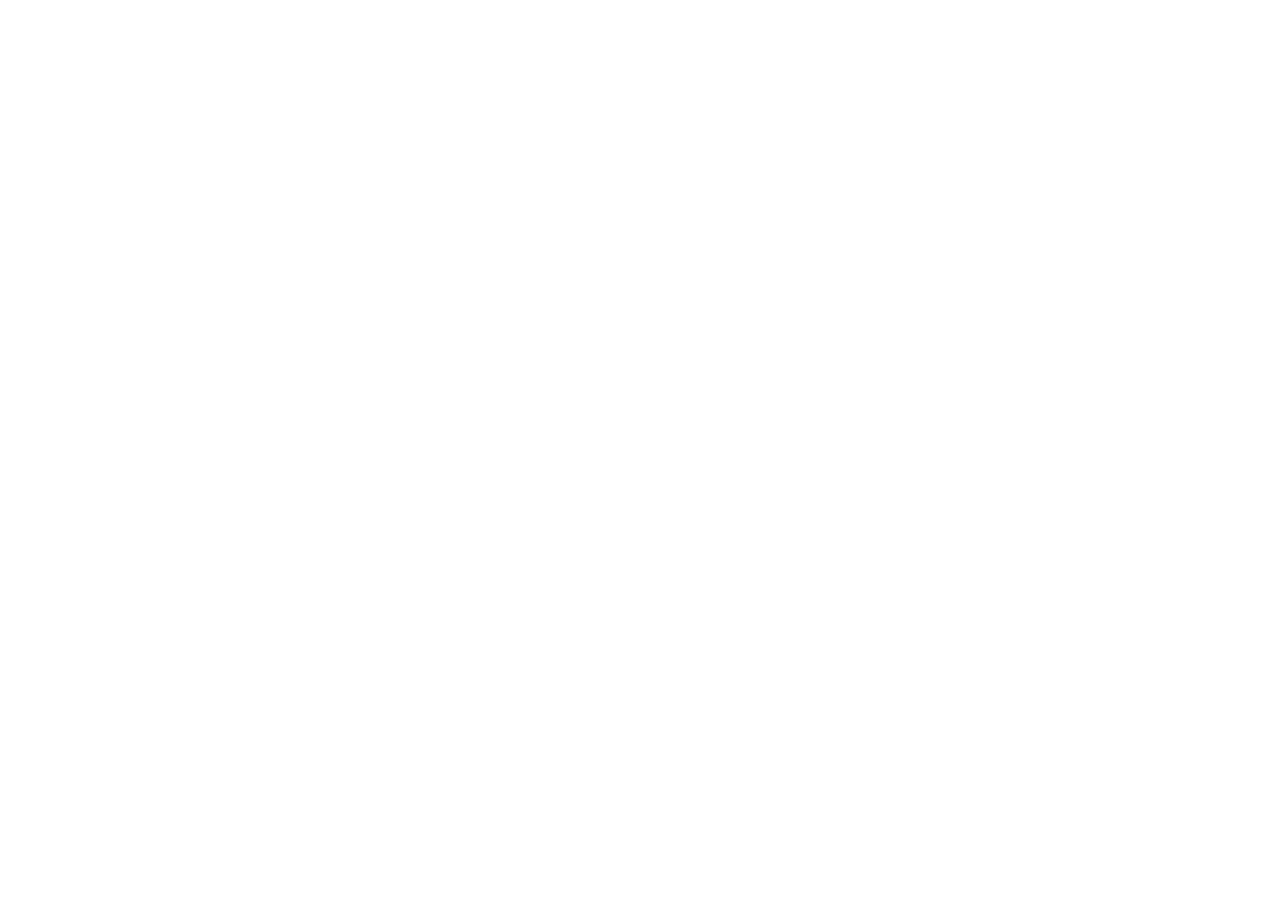
==== index.html @ 9587e891 "add basic layout" ====
<!DOCTYPE html>
<html lang="ru">
  <head>
    <meta charset="utf-8">
    <meta name="viewport" content="width=device-width, initial-scale=1">
    <title>Проект "Sedona"</title>
  </head>
  <body>
    <header>

    </header>
  </body>
</html>
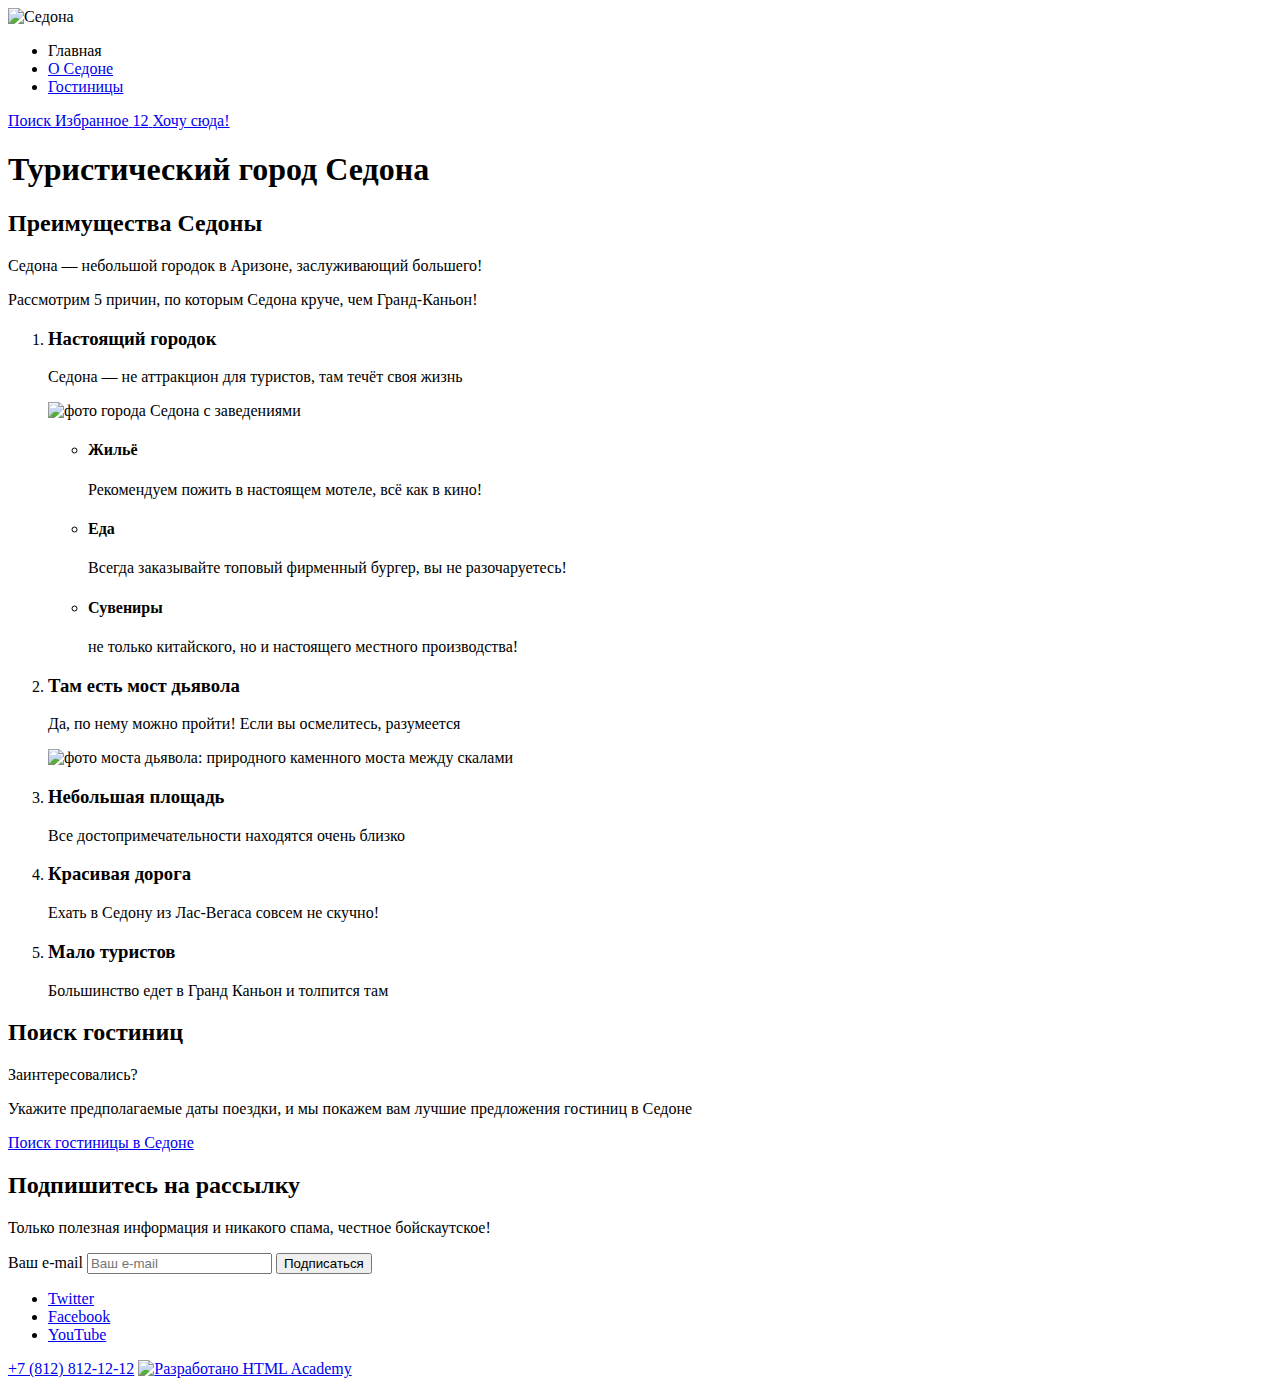
==== commit de53d548: "add site structure" ====
--- a/index.html
+++ b/index.html
@@ -1,13 +1,125 @@
 <!DOCTYPE html>
-<html lang="ru">
+<html class="page" lang="ru">
   <head>
     <meta charset="utf-8">
     <meta name="viewport" content="width=device-width, initial-scale=1">
-    <title>Проект "Sedona"</title>
+    <title>Седона - небольшой городок в Аризоне</title>
   </head>
   <body>
-    <header>
-
+    <header class="page-header">
+      <nav class="header-nav">
+        <a class="logo">
+          <img src="" alt="Седона">
+        </a>
+        <ul class="site-menu">
+          <li class="site-menu-item site-menu-item-active">
+            <a class="site-menu-link">Главная</a>
+          </li>
+          <li class="site-menu-item">
+            <a class="site-menu-link" href="#">О Седоне</a>
+          </li>
+          <li class="site-menu-item">
+            <a class="site-menu-link" href="catalog.html">Гостиницы</a>
+          </li>
+        </ul>
+        <div class="additional-menu">
+          <a class="icon-button" href="#">
+            <span class="visually-hidden">Поиск</span>
+          </a>
+          <a class="icon-button" href="#">
+            <span class="visually-hidden">Избранное</span>
+            <span class="icon-button-counter">12</span>
+          </a>
+          <a class="button" href="#">Хочу сюда!</a>
+        </div>
+      </nav>
     </header>
+    <main class="page-main">
+      <h1 class="visually-hidden">Туристический город Седона</h1>
+      <section class="advantages">
+        <h2 class="visually-hidden">Преимущества Седоны</h2>
+        <p class="section-title">Седона — небольшой городок в Аризоне, заслуживающий большего!</p>
+        <p class="section-description">Рассмотрим 5 причин, по которым Седона круче, чем Гранд-Каньон!</p>
+        <ol class="advantages-list">
+          <li class="advantages-item">
+            <h3 class="advantages-title">Настоящий городок</h3>
+            <p class="advantages-text">Седона — не аттракцион для туристов, там течёт своя жизнь</p>
+            <img class="advantages-img" src="" alt="фото города Седона с заведениями">
+            <ul>
+              <li class="advantages-item">
+                <h4 class="advantages-title">Жильё</h4>
+                <p class="advantages-text">Рекомендуем пожить в настоящем мотеле, всё как в кино!</p>
+              </li>
+              <li class="advantages-item">
+                <h4 class="advantages-title">Еда</h4>
+                <p class="advantages-text">Всегда заказывайте топовый фирменный бургер, вы не разочаруетесь!</p>
+              </li>
+              <li class="advantages-item">
+                <h4 class="advantages-title">Сувениры</h4>
+                <p class="advantages-text">не только китайского, но и настоящего местного производства!</p>
+              </li>
+            </ul>
+          </li>
+          <li>
+            <h3 class="advantages-title">Там есть мост дьявола</h3>
+            <p class="advantages-text">Да, по нему можно пройти! Если вы осмелитесь, разумеется</p>
+            <img class="advantages-img" src="" alt="фото моста дьявола: природного каменного моста между скалами">
+          </li>
+          <li>
+            <h3 class="advantages-title">Небольшая площадь</h3>
+            <p class="advantages-text">Все достопримечательности находятся очень близко</p>
+          </li>
+          <li>
+            <h3 class="advantages-title">Красивая дорога</h3>
+            <p class="advantages-text">Ехать в Седону из Лас-Вегаса совсем не скучно!</p>
+          </li>
+          <li>
+            <h3 class="advantages-title">Мало туристов</h3>
+            <p class="advantages-text">Большинство едет в Гранд Каньон и толпится там</p>
+          </li>
+        </ol>
+      </section>
+      <section class="search">
+        <h2 class="visually-hidden">Поиск гостиниц</h2>
+        <p class="section-title">Заинтересовались?</p>
+        <p class="section-description">Укажите предполагаемые даты поездки, и мы покажем вам лучшие предложения гостиниц в Седоне
+        </p>
+        <a href="#" class="search-button button">Поиск гостиницы в Седоне</a>
+      </section>
+      <section class="subscribe">
+        <h2 class="section-title">Подпишитесь на рассылку</h2>
+        <p class="section-description">Только полезная информация и никакого спама, честное бойскаутское!</p>
+        <form class="subscribe-form" action="https://echo.htmlacademy.ru/" method="post">
+          <label class="subscribe-field field">
+            <span class="visually-hidden">Ваш e-mail</span>
+            <input class="field-input" type="email" name="email" placeholder="Ваш e-mail">
+          </label>
+          <button class="subscribe-button button" type="submit">Подписаться</button>
+        </form>
+      </section>
+    </main>
+    <footer class="page-footer">
+      <ul class="page-footer-social social">
+        <li class="social-item">
+          <a class="social-link" href="https://twitter.com/htmlacademy_ru">
+            <span class="visually-hidden">Twitter</span>
+          </a>
+        </li>
+        <li class="social-item">
+          <a class="social-link" href="https://www.facebook.com/htmlacademy">
+            <span class="visually-hidden">Facebook</span>
+          </a>
+        </li>
+        <li class="social-item">
+          <a class="social-link" href="https://www.youtube.com/c/HTMLAcademyRUS">
+            <span class="visually-hidden">YouTube</span>
+          </a>
+        </li>
+      </ul>
+      <a class="footer-phone" href="tel:+78128121212">+7 (812) 812-12-12</a>
+      <a class="footer-developer" href="https://htmlacademy.ru/">
+        <img src="" alt="Разработано HTML Academy">
+      </a>
+    </footer>
   </body>
 </html>
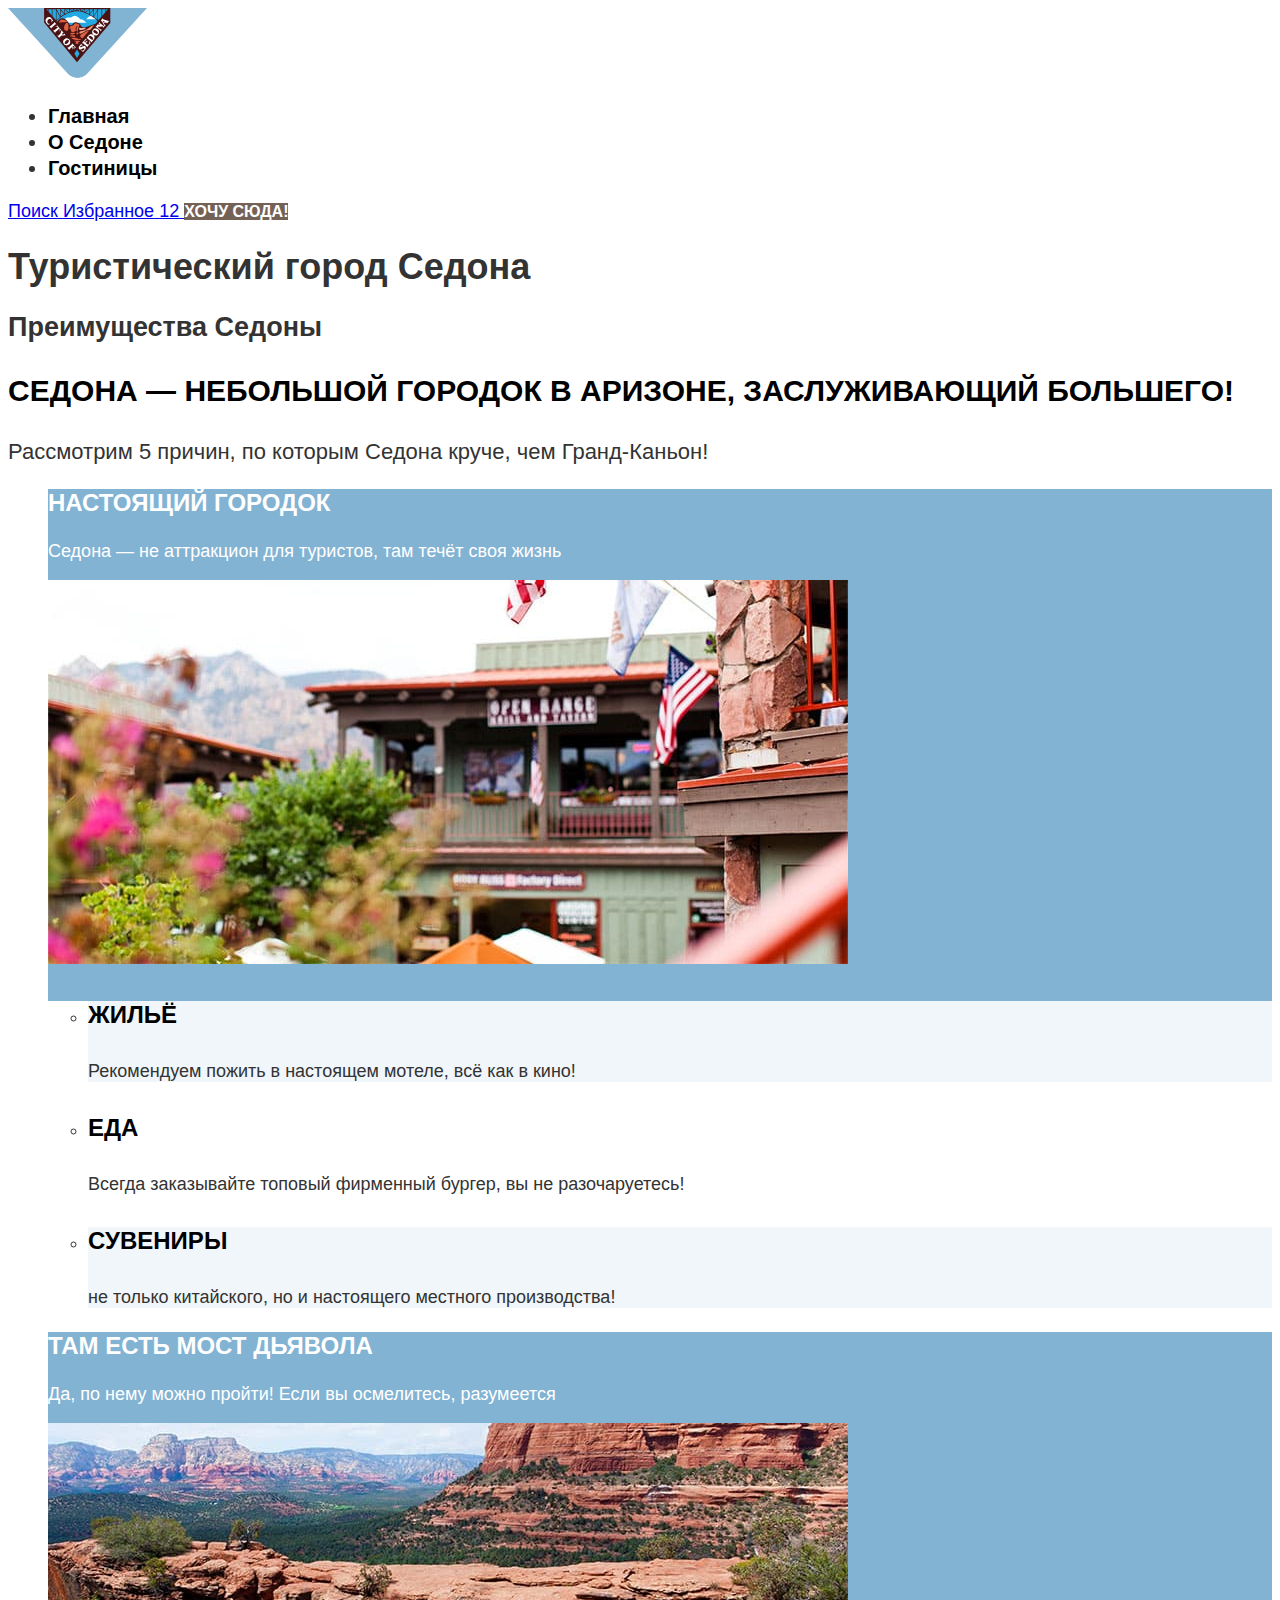
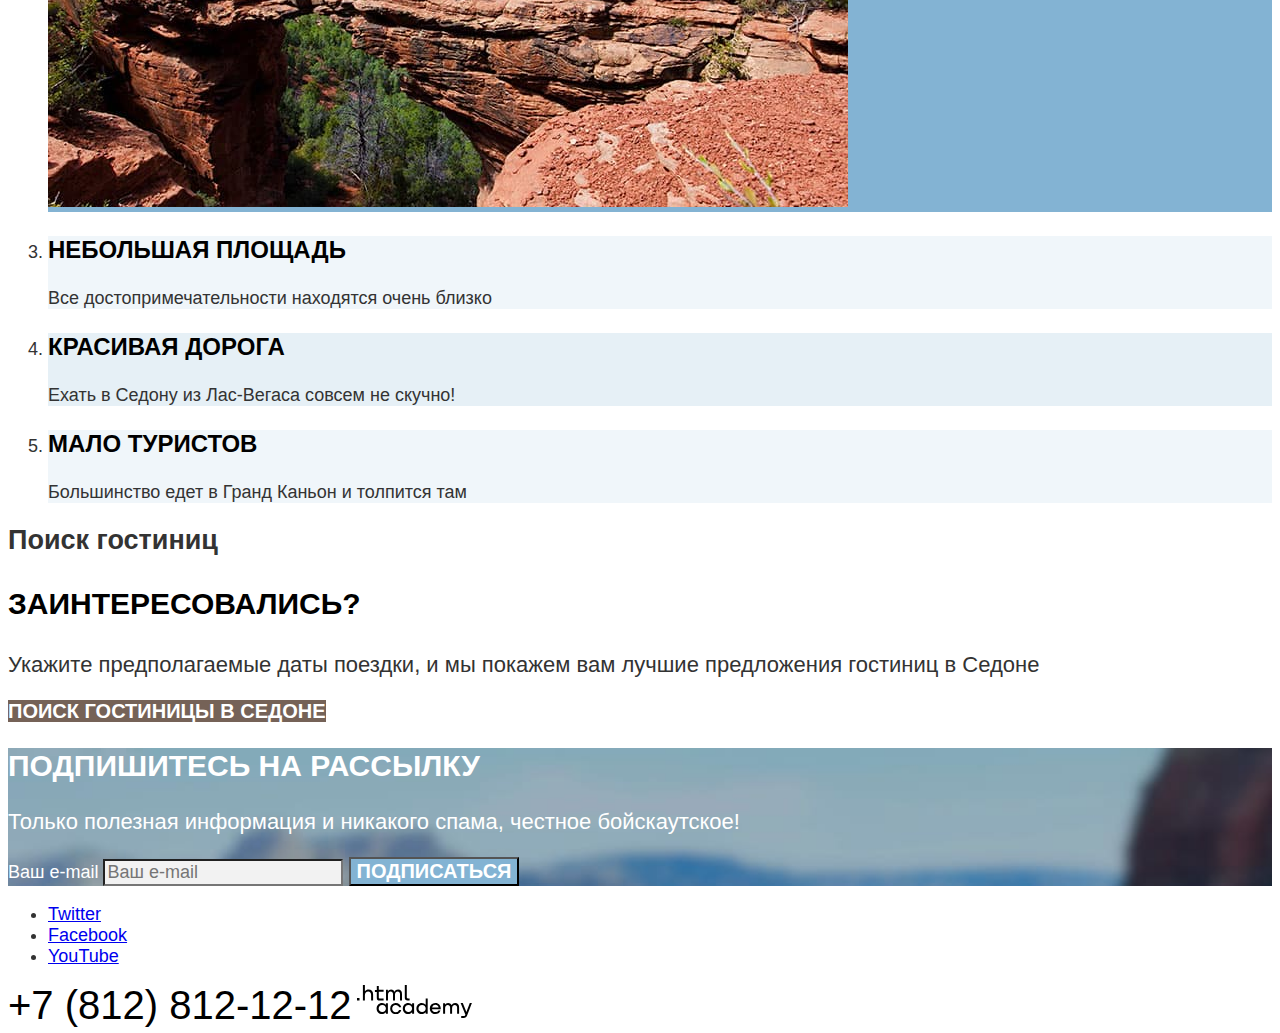
==== commit a2f062fe: "change directory + basic styling" ====
--- a/index.html
+++ b/index.html
@@ -4,13 +4,15 @@
     <meta charset="utf-8">
     <meta name="viewport" content="width=device-width, initial-scale=1">
     <title>Седона - небольшой городок в Аризоне</title>
+    <link rel="stylesheet" href="./css/style.css">
   </head>
   <body>
     <header class="page-header">
       <nav class="header-nav">
         <a class="logo">
-          <img src="" alt="Седона">
+          <img src="./images/logo.svg" width="139" height="70" alt="Седона">
         </a>
+
         <ul class="site-menu">
           <li class="site-menu-item site-menu-item-active">
             <a class="site-menu-link">Главная</a>
@@ -30,22 +32,25 @@
             <span class="visually-hidden">Избранное</span>
             <span class="icon-button-counter">12</span>
           </a>
-          <a class="button" href="#">Хочу сюда!</a>
+          <a class="button button-secondary" href="#">Хочу сюда!</a>
         </div>
       </nav>
     </header>
+
     <main class="page-main">
       <h1 class="visually-hidden">Туристический город Седона</h1>
       <section class="advantages">
         <h2 class="visually-hidden">Преимущества Седоны</h2>
         <p class="section-title">Седона — небольшой городок в Аризоне, заслуживающий большего!</p>
         <p class="section-description">Рассмотрим 5 причин, по которым Седона круче, чем Гранд-Каньон!</p>
+
         <ol class="advantages-list">
-          <li class="advantages-item">
+          <li class="advantages-item advantages-item-large">
             <h3 class="advantages-title">Настоящий городок</h3>
             <p class="advantages-text">Седона — не аттракцион для туристов, там течёт своя жизнь</p>
-            <img class="advantages-img" src="" alt="фото города Седона с заведениями">
-            <ul>
+            <img class="advantages-img" src="./images/content/sedona-city.jpg" width="800" height="384" alt="фото города Седона с заведениями">
+
+            <ul class="advantages-list advantages-list-inner">
               <li class="advantages-item">
                 <h4 class="advantages-title">Жильё</h4>
                 <p class="advantages-text">Рекомендуем пожить в настоящем мотеле, всё как в кино!</p>
@@ -60,20 +65,20 @@
               </li>
             </ul>
           </li>
-          <li>
+          <li class="advantages-item advantages-item-large">
             <h3 class="advantages-title">Там есть мост дьявола</h3>
             <p class="advantages-text">Да, по нему можно пройти! Если вы осмелитесь, разумеется</p>
-            <img class="advantages-img" src="" alt="фото моста дьявола: природного каменного моста между скалами">
+            <img class="advantages-img" src="./images/content/devil-bridge.jpg" width="800" height="384" alt="фото моста дьявола: природного каменного моста между скалами">
           </li>
-          <li>
+          <li class="advantages-item">
             <h3 class="advantages-title">Небольшая площадь</h3>
             <p class="advantages-text">Все достопримечательности находятся очень близко</p>
           </li>
-          <li>
+          <li class="advantages-item">
             <h3 class="advantages-title">Красивая дорога</h3>
             <p class="advantages-text">Ехать в Седону из Лас-Вегаса совсем не скучно!</p>
           </li>
-          <li>
+          <li class="advantages-item">
             <h3 class="advantages-title">Мало туристов</h3>
             <p class="advantages-text">Большинство едет в Гранд Каньон и толпится там</p>
           </li>
@@ -82,11 +87,11 @@
       <section class="search">
         <h2 class="visually-hidden">Поиск гостиниц</h2>
         <p class="section-title">Заинтересовались?</p>
-        <p class="section-description">Укажите предполагаемые даты поездки, и мы покажем вам лучшие предложения гостиниц в Седоне
-        </p>
-        <a href="#" class="search-button button">Поиск гостиницы в Седоне</a>
+        <p class="section-description">Укажите предполагаемые даты поездки, и мы покажем вам лучшие предложения гостиниц в Седоне</p>
+        <a href="#" class="search-button button button-secondary button-large">Поиск гостиницы в Седоне</a>
       </section>
-      <section class="subscribe">
+
+      <section class="subscribe subscribe-primary">
         <h2 class="section-title">Подпишитесь на рассылку</h2>
         <p class="section-description">Только полезная информация и никакого спама, честное бойскаутское!</p>
         <form class="subscribe-form" action="https://echo.htmlacademy.ru/" method="post">
@@ -94,10 +99,11 @@
             <span class="visually-hidden">Ваш e-mail</span>
             <input class="field-input" type="email" name="email" placeholder="Ваш e-mail">
           </label>
-          <button class="subscribe-button button" type="submit">Подписаться</button>
+          <button class="subscribe-button button button-large" type="submit">Подписаться</button>
         </form>
       </section>
     </main>
+
     <footer class="page-footer">
       <ul class="page-footer-social social">
         <li class="social-item">
@@ -118,7 +124,7 @@
       </ul>
       <a class="footer-phone" href="tel:+78128121212">+7 (812) 812-12-12</a>
       <a class="footer-developer" href="https://htmlacademy.ru/">
-        <img src="" alt="Разработано HTML Academy">
+        <img src="./images/logo_htmlacademy.svg" width="115" height="34" alt="Разработано HTML Academy">
       </a>
     </footer>
   </body>
--- a/css/style.css
+++ b/css/style.css
@@ -0,0 +1,193 @@
+@font-face {
+  font-family: "PT Sans";
+  font-weight: 400;
+  font-style: normal;
+  font-display: swap;
+  src: local("PT Sans")
+       url("../fonts/ptsans-400.woff2") format("woff2"),
+       url("../fonts/ptsans-400.woff") format("woff");
+}
+
+@font-face {
+  font-family: "PT Sans";
+  font-weight: 700;
+  font-style: normal;
+  font-display: swap;
+  src: local("PT Sans Bold")
+       url("../fonts/ptsans-700.woff2") format("woff2"),
+       url("../fonts/ptsans-700.woff") format("woff");
+}
+
+.page {
+  color: #333333;
+  font-family: "PT Sans", sans-serif;
+  font-size: 18px;
+}
+
+.button {
+  color: #ffffff;
+  background-color: #83B3D3;
+  font-family: inherit;
+  font-size: 16px;
+  font-weight: 700;
+  text-transform: uppercase;
+  text-decoration: none;
+}
+
+.button-secondary {
+  background-color: #756257;
+}
+
+.button-large {
+  font-size: 20px;
+}
+
+.site-menu {
+  font-size: 20px;
+  line-height: 26px;
+  font-weight: 700;
+}
+
+.site-menu-link {
+  color: #000000;
+  text-decoration: none;
+}
+
+.footer-phone {
+  color: #000000;
+  font-size: 40px;
+  line-height: 40px;
+  text-decoration: none;
+}
+
+.main-header {
+  color: #ffffff;
+  background-color: #83B3D3;
+  background-image: url("../images/background/catalog-background.jpg");
+  background-size: cover;
+}
+
+.main-heading {
+  font-size: 60px;
+  line-height: 78px;
+}
+
+.breadcrumbs {
+  font-size: 16px;
+}
+
+.section-title {
+  color: #000000;
+  font-size: 30px;
+  font-weight: 700;
+  line-height: 36px;
+  text-transform: uppercase;
+}
+
+.section-description {
+  font-size: 22px;
+  line-height: 26px;
+}
+
+.field-input {
+  font-family: inherit;
+  font-size: 18px;
+  background-color: #f2f2f2;
+}
+
+.range-input {
+  color: #ffffff;
+  background-color: transparent;
+  font-family: inherit;
+  font-size: 18px;
+}
+
+.range-title {
+  opacity: 0.3;
+}
+
+.card-title {
+  font-size: 24px;
+  line-height: 31px;
+}
+
+.card-link {
+  color: #000000;
+  text-decoration: none;
+}
+
+.card-rate {
+  font-size: 16px;
+  text-transform: uppercase;
+}
+
+.pagination-link {
+  color: #ffffff;
+  background-color: #83B3D3;
+  font-size: 20px;
+  line-height: 26px;
+  font-weight: 700;
+  text-decoration: none;
+}
+
+.advantages-list-inner {
+  color: #333333;
+  background-color: #ffffff;
+}
+
+.advantages-item {
+  background-color: rgba(131, 179, 211, 0.12);
+}
+
+.advantages-item-large {
+  color: #ffffff;
+  background-color: #83B3D3;
+}
+
+.advantages-item:nth-child(4) {
+  background-color: rgba(131, 179, 211, 0.2)
+}
+
+.advantages-list-inner .advantages-item:nth-child(2) {
+  background-color: #ffffff;
+}
+
+.advantages-title {
+  color: #000000;
+  font-size: 24px;
+  font-weight: 700;
+  line-height: 28px;
+  text-transform: uppercase;
+}
+
+.advantages-item-large > .advantages-title {
+  color: #ffffff;
+}
+
+.advantages-text {
+  line-height: 21px;
+}
+
+.subscribe-primary .section-title {
+  color: #ffffff;
+}
+
+.subscribe-primary {
+  color: #ffffff;
+  background-color: #83B3D3;
+  background-image: url("../images/background/subscribe-background.jpg");
+  background-size: cover;
+}
+
+.filter-title {
+  font-size: 20px;
+  font-weight: 700;
+  line-height: 26px;
+}
+
+.filter-reset {
+  color: #ffffff;
+  background-color: transparent;
+  font-family: inherit;
+  font-size: 18px;
+}
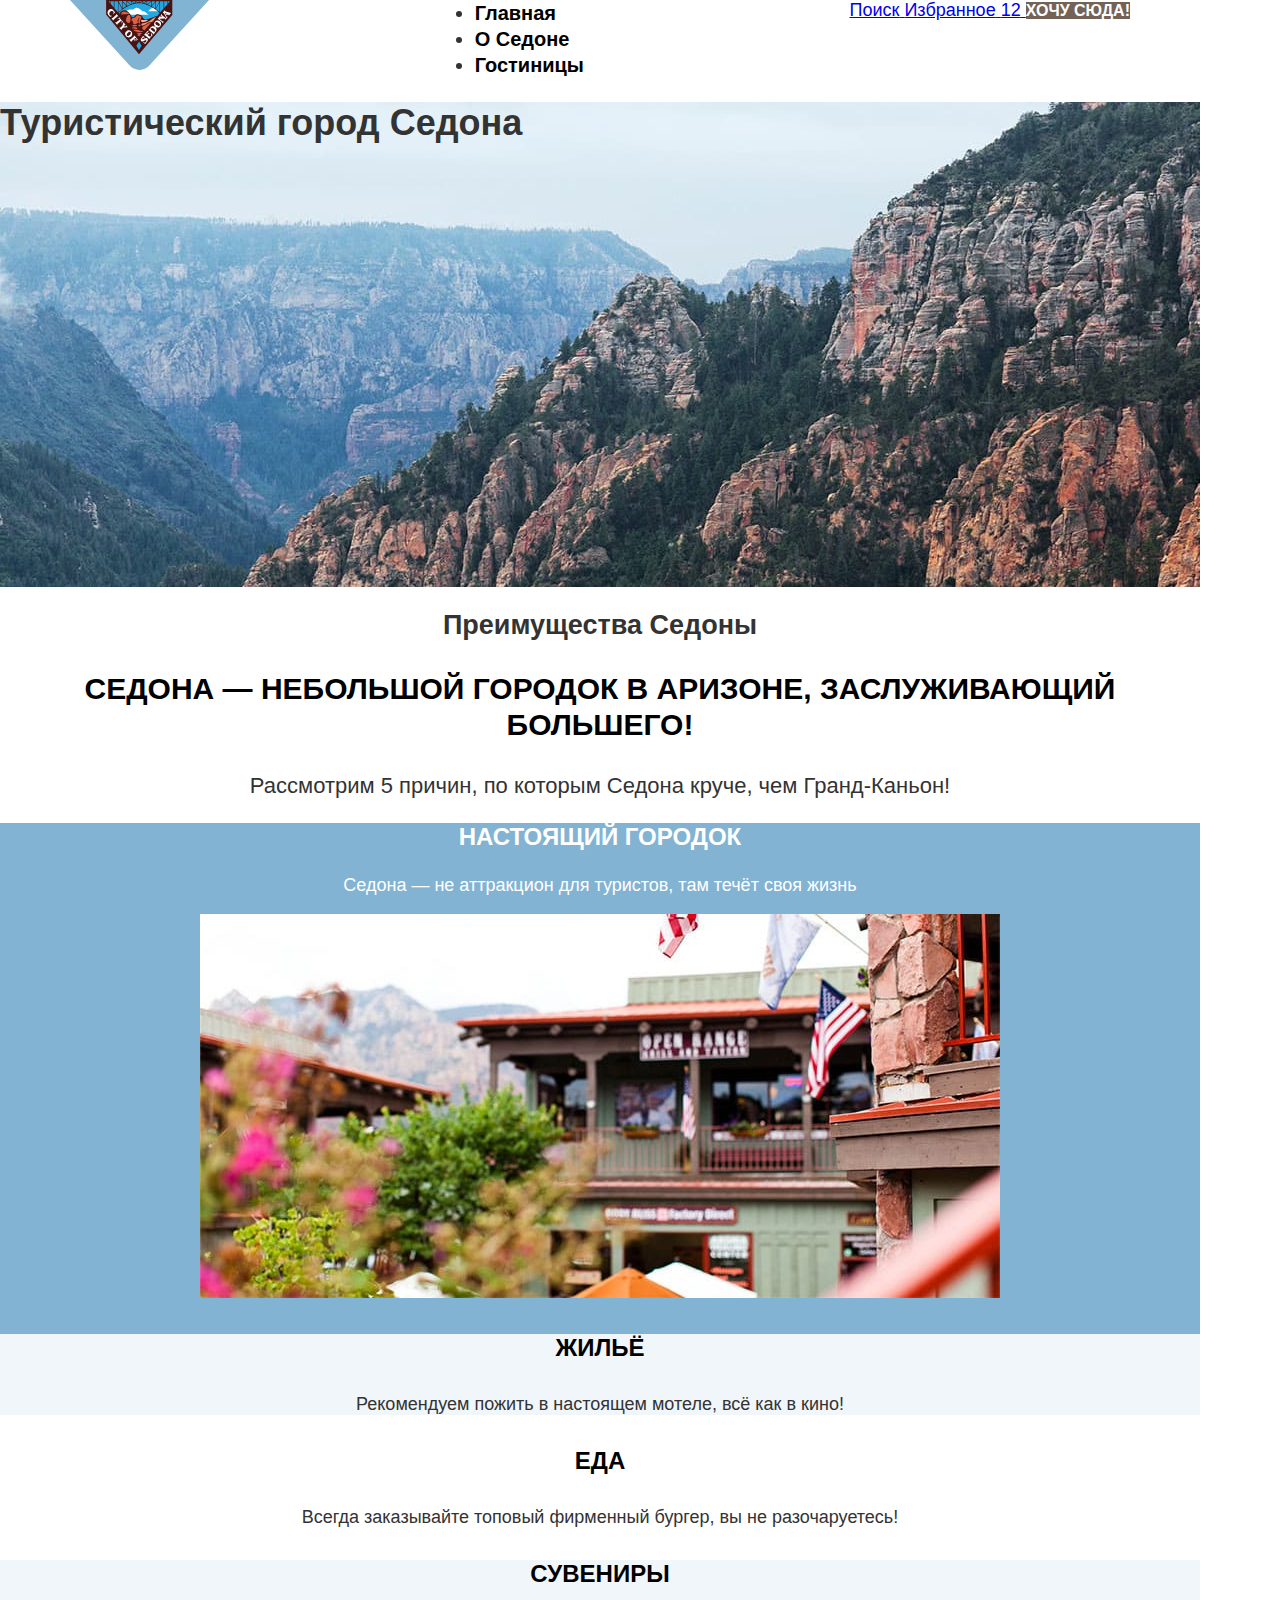
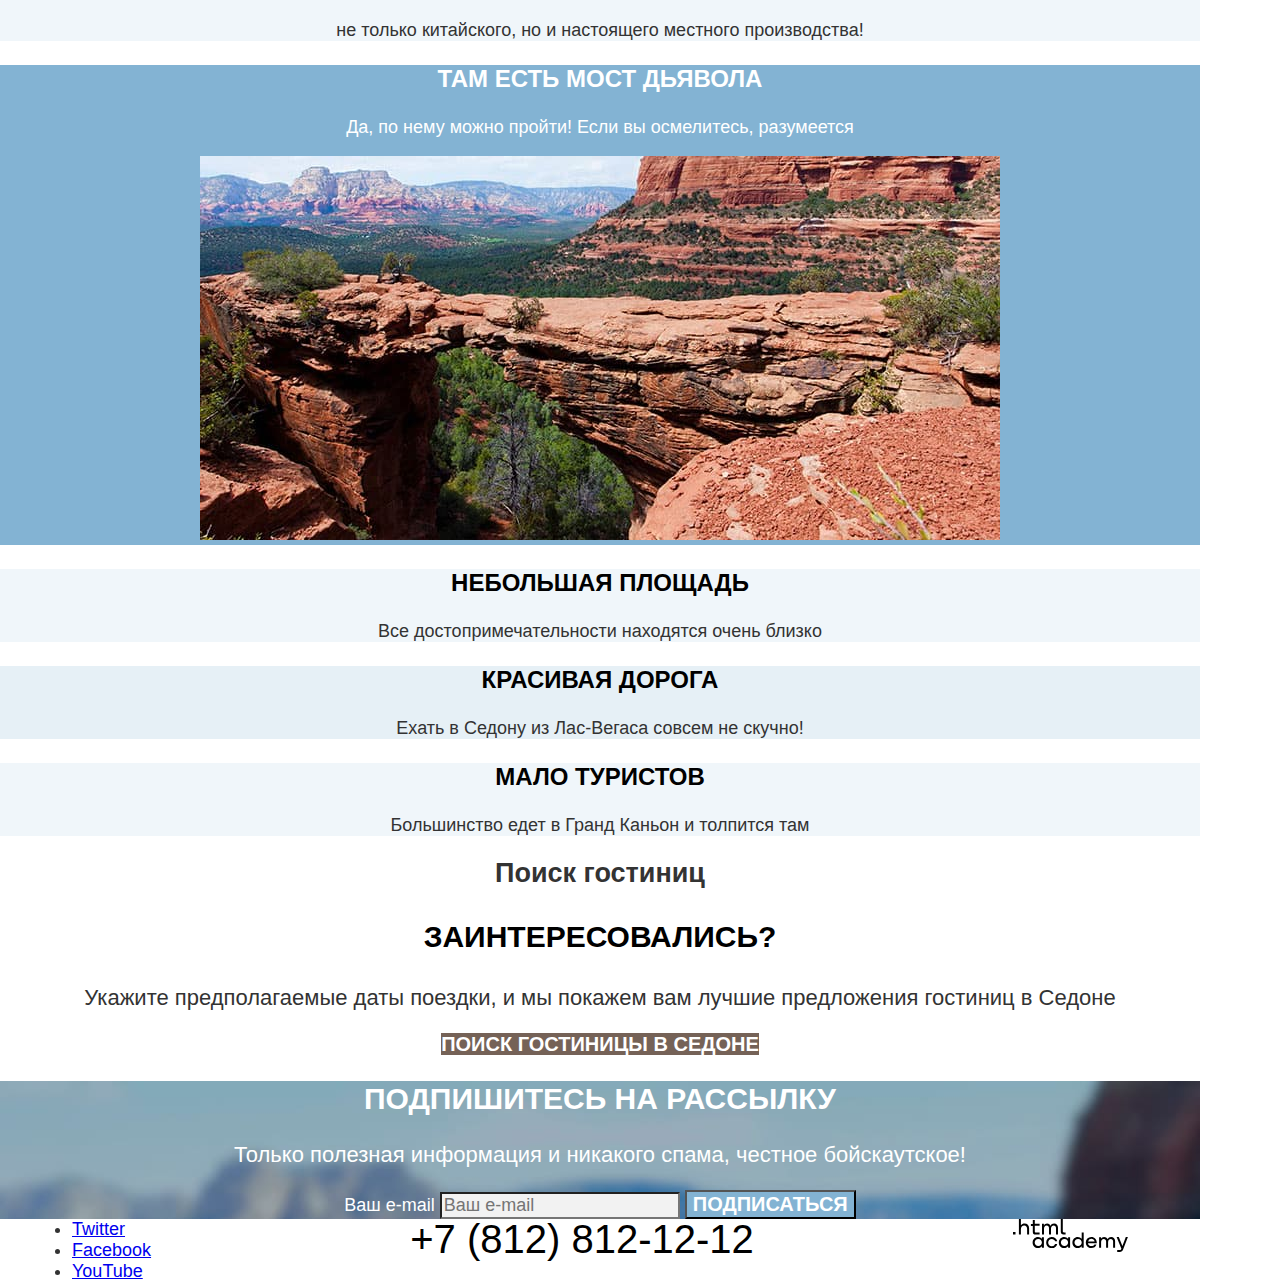
==== commit 00085c88: "css editing" ====
--- a/index.html
+++ b/index.html
@@ -6,7 +6,7 @@
     <title>Седона - небольшой городок в Аризоне</title>
     <link rel="stylesheet" href="./css/style.css">
   </head>
-  <body>
+  <body class="page-body">
     <header class="page-header">
       <nav class="header-nav">
         <a class="logo">
@@ -38,7 +38,9 @@
     </header>
 
     <main class="page-main">
-      <h1 class="visually-hidden">Туристический город Седона</h1>
+      <div class="main-promo">
+        <h1 class="visually-hidden">Туристический город Седона</h1>
+      </div>
       <section class="advantages">
         <h2 class="visually-hidden">Преимущества Седоны</h2>
         <p class="section-title">Седона — небольшой городок в Аризоне, заслуживающий большего!</p>
@@ -105,7 +107,7 @@
     </main>
 
     <footer class="page-footer">
-      <ul class="page-footer-social social">
+      <ul class="footer-social social">
         <li class="social-item">
           <a class="social-link" href="https://twitter.com/htmlacademy_ru">
             <span class="visually-hidden">Twitter</span>
--- a/css/style.css
+++ b/css/style.css
@@ -19,11 +19,32 @@
 }
 
 .page {
+  height: 100%;
   color: #333333;
+  background-color: #ffffff;
   font-family: "PT Sans", sans-serif;
   font-size: 18px;
 }
 
+.page-body {
+  margin: 0;
+  background-color: #ffffff;
+  display: flex;
+  flex-direction: column;
+  min-height: 100%;
+  width: 1200px;
+}
+
+.page-main {
+  flex-grow: 1;
+}
+
+.header-nav {
+  display: flex;
+  justify-content: space-between;
+  padding: 0 70px;
+}
+
 .button {
   color: #ffffff;
   background-color: #83B3D3;
@@ -43,6 +64,8 @@
 }
 
 .site-menu {
+  margin: 0;
+  padding: 0;
   font-size: 20px;
   line-height: 26px;
   font-weight: 700;
@@ -53,11 +76,27 @@
   text-decoration: none;
 }
 
+.page-footer {
+  display: flex;
+  justify-content: space-between;
+  padding: 0 72px;
+}
+
+.footer-social {
+  margin: 0;
+}
+
 .footer-phone {
   color: #000000;
   font-size: 40px;
   line-height: 40px;
   text-decoration: none;
+}
+
+.main-promo {
+  min-height: 485px;
+  background-color: #83B3D3;
+  background-image: url("../images/background/index-background.jpg");
 }
 
 .main-header {
@@ -70,10 +109,13 @@
 .main-heading {
   font-size: 60px;
   line-height: 78px;
+  margin: 0;
 }
 
 .breadcrumbs {
   font-size: 16px;
+  margin: 0;
+  padding: 0;
 }
 
 .section-title {
@@ -121,13 +163,13 @@
   text-transform: uppercase;
 }
 
-.pagination-link {
-  color: #ffffff;
-  background-color: #83B3D3;
-  font-size: 20px;
-  line-height: 26px;
-  font-weight: 700;
-  text-decoration: none;
+.advantages {
+  text-align: center;
+}
+
+.advantages-list {
+  margin: 0;
+  padding: 0;
 }
 
 .advantages-list-inner {
@@ -168,6 +210,14 @@
   line-height: 21px;
 }
 
+.search {
+  text-align: center;
+}
+
+.subscribe {
+  text-align: center;
+}
+
 .subscribe-primary .section-title {
   color: #ffffff;
 }
@@ -179,15 +229,96 @@
   background-size: cover;
 }
 
+.social {
+  padding: 0;
+}
+
+.filter-form {
+  display: flex;
+}
+
 .filter-title {
   font-size: 20px;
   font-weight: 700;
   line-height: 26px;
 }
 
+.filter-fieldset {
+  width: 200px;
+  margin: 0;
+  margin-right: 17px;
+  padding: 0;
+}
+
 .filter-reset {
+  align-self: center;
   color: #ffffff;
   background-color: transparent;
   font-family: inherit;
   font-size: 18px;
 }
+
+.filter-fieldset-price {
+  width: 287px;
+  margin-left: 95px;
+}
+
+.filter-list {
+  margin: 0;
+  padding: 0;
+}
+
+.filter-buttons {
+  display: flex;
+  flex-direction: column;
+  width: 160px;
+  margin-left: 64px;
+}
+
+.catalog {
+  padding: 0 72px;
+}
+
+.catalog-sort {
+  display: flex;
+  justify-content: space-between;
+}
+
+.catalog-title {
+  width: 50%;
+  margin: 0;
+}
+
+.catalog-select {
+  width: 287px;
+  margin-right: auto;
+}
+
+.view {
+  margin: 0;
+  padding: 0;
+}
+
+.pagination-nav {
+  display: flex;
+  justify-content: space-between;
+}
+
+.pagination-list {
+  display: flex;
+  margin: 0;
+  padding: 0;
+}
+
+.pagination-link {
+  color: #ffffff;
+  background-color: #83B3D3;
+  font-size: 20px;
+  line-height: 26px;
+  font-weight: 700;
+  text-decoration: none;
+}
+
+.pagination-select {
+  display: flex;
+}
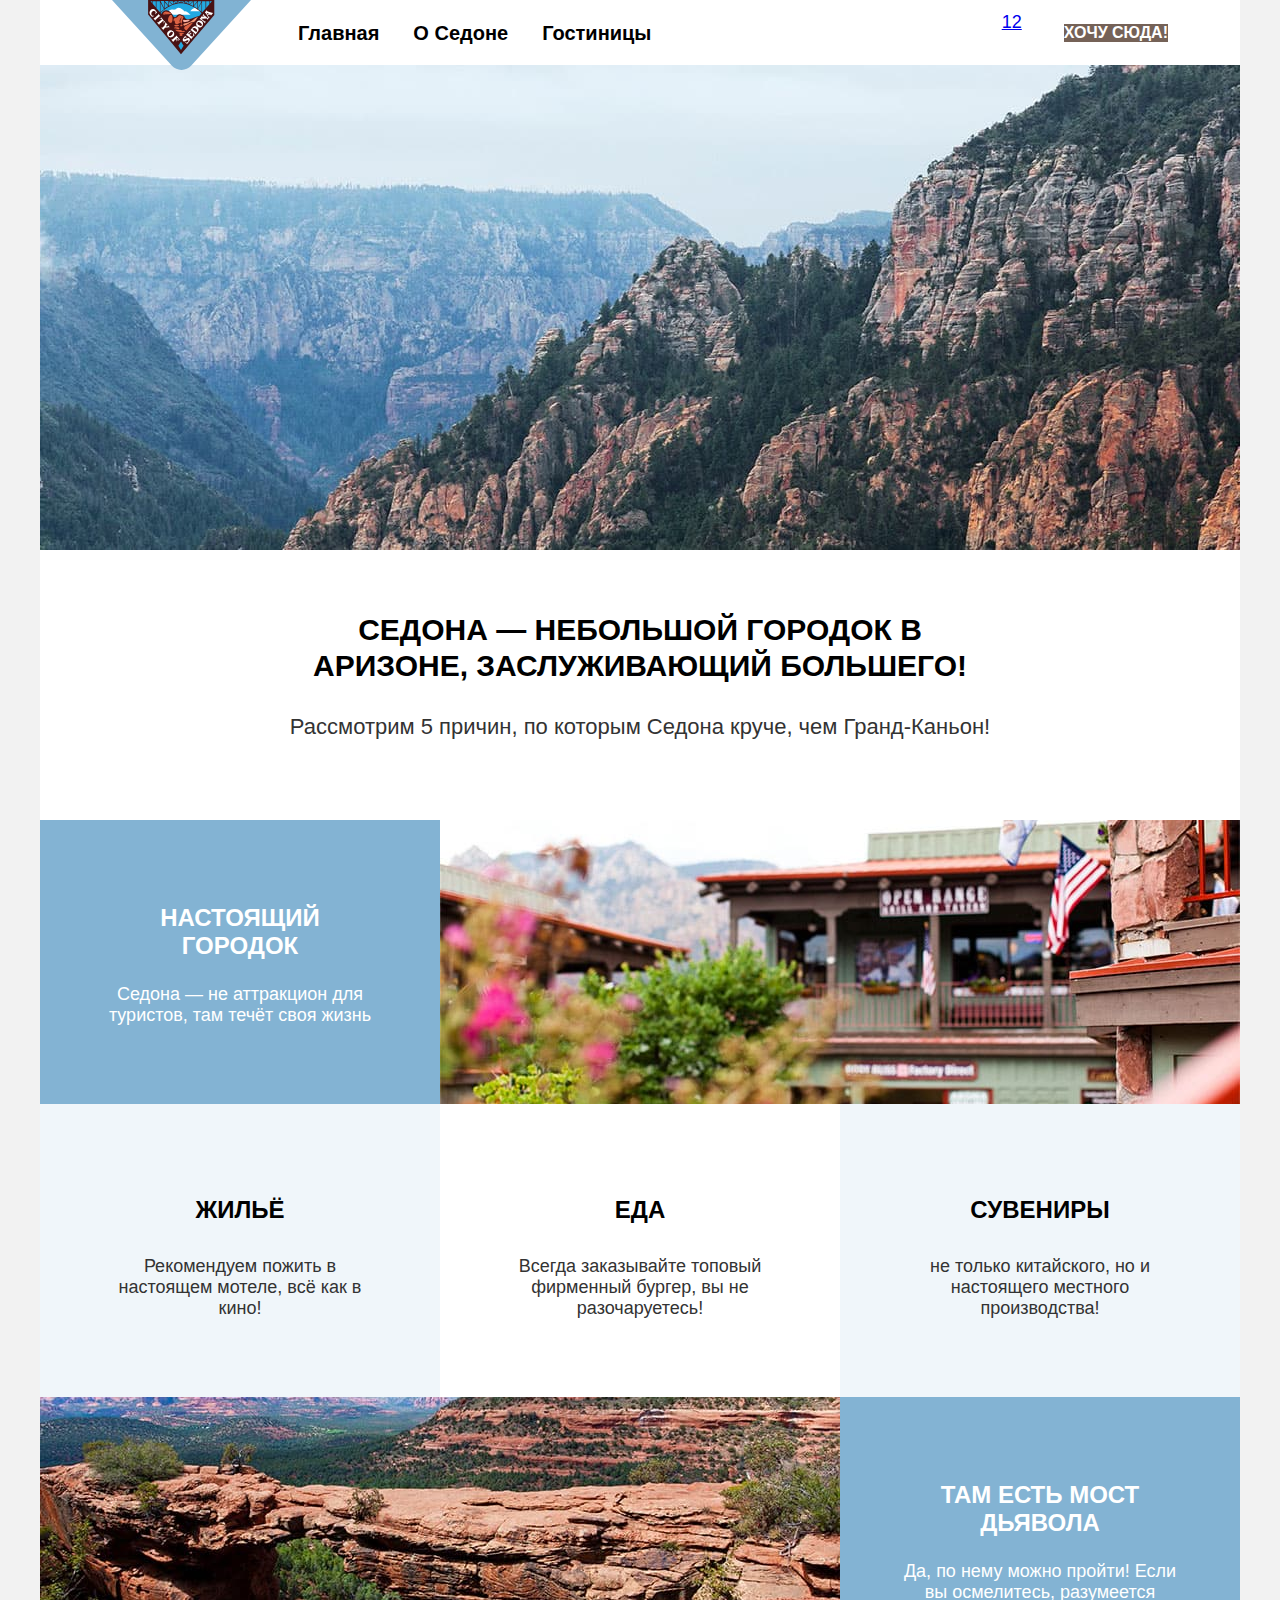
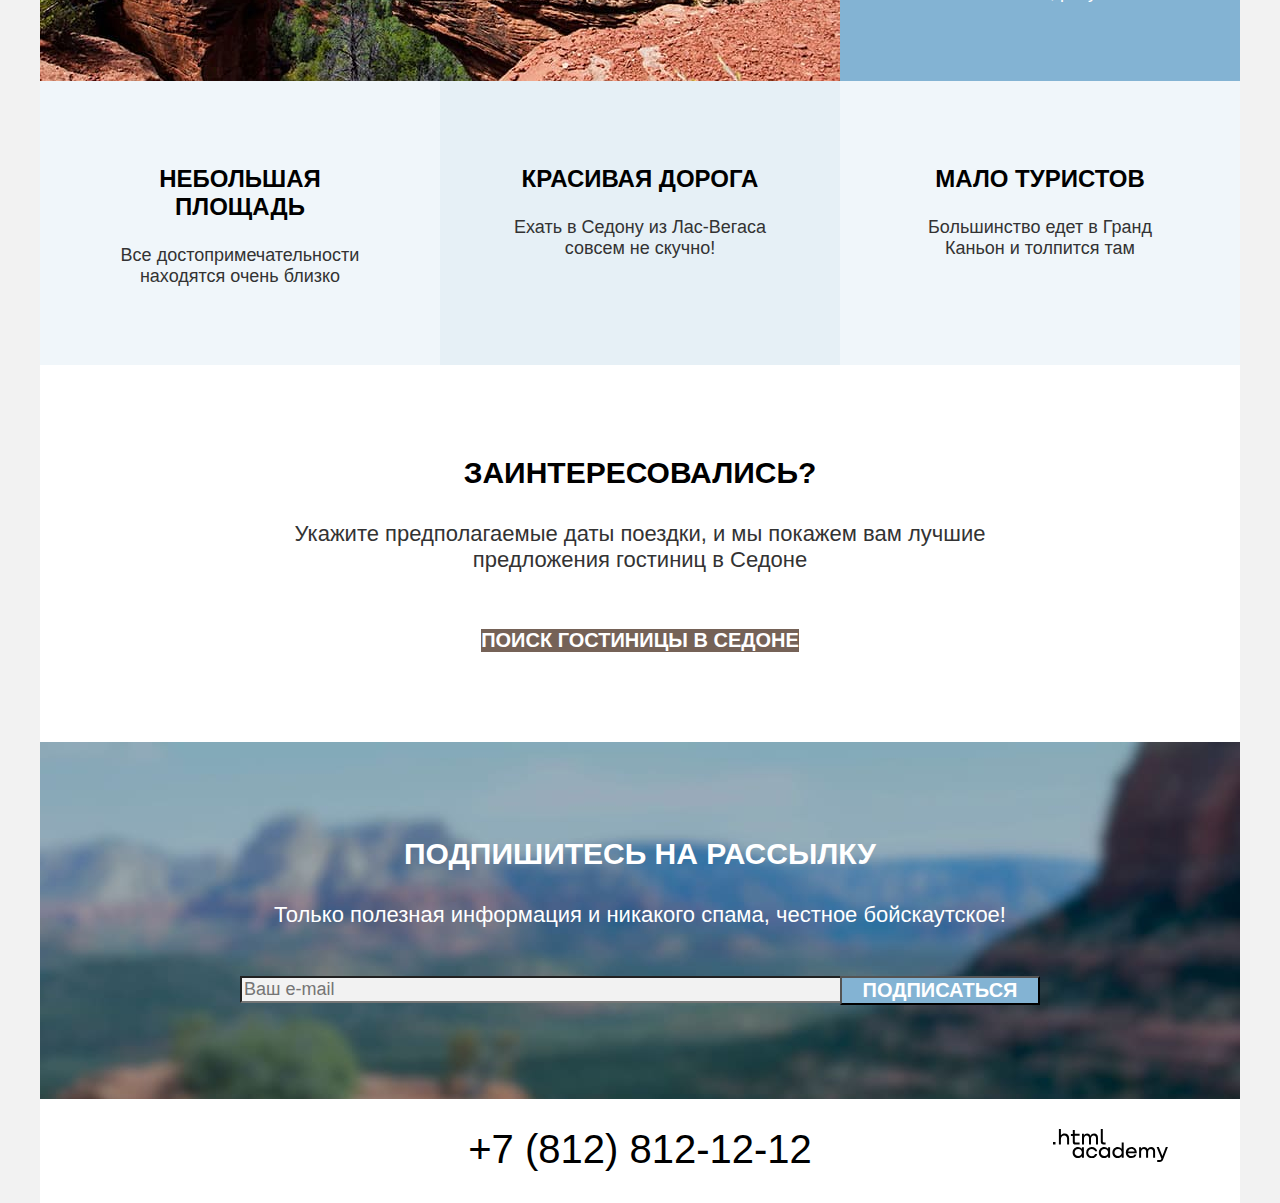
==== commit 4576855e: "builds grid and flex, stylization" ====
--- a/index.html
+++ b/index.html
@@ -32,7 +32,7 @@
             <span class="visually-hidden">Избранное</span>
             <span class="icon-button-counter">12</span>
           </a>
-          <a class="button button-secondary" href="#">Хочу сюда!</a>
+          <a class="button button-secondary additional-menu-button" href="#">Хочу сюда!</a>
         </div>
       </nav>
     </header>
@@ -43,13 +43,16 @@
       </div>
       <section class="advantages">
         <h2 class="visually-hidden">Преимущества Седоны</h2>
-        <p class="section-title">Седона — небольшой городок в Аризоне, заслуживающий большего!</p>
-        <p class="section-description">Рассмотрим 5 причин, по которым Седона круче, чем Гранд-Каньон!</p>
-
+        <div class="advantages-content">
+          <p class="section-title">Седона — небольшой городок в Аризоне, заслуживающий большего!</p>
+          <p class="section-description">Рассмотрим 5 причин, по которым Седона круче, чем Гранд-Каньон!</p>
+        </div>
         <ol class="advantages-list">
           <li class="advantages-item advantages-item-large">
-            <h3 class="advantages-title">Настоящий городок</h3>
-            <p class="advantages-text">Седона — не аттракцион для туристов, там течёт своя жизнь</p>
+            <div class="advantages-description">
+              <h3 class="advantages-title">Настоящий городок</h3>
+              <p class="advantages-text">Седона — не аттракцион для туристов, там течёт своя жизнь</p>
+            </div>
             <img class="advantages-img" src="./images/content/sedona-city.jpg" width="800" height="384" alt="фото города Седона с заведениями">
 
             <ul class="advantages-list advantages-list-inner">
@@ -68,8 +71,10 @@
             </ul>
           </li>
           <li class="advantages-item advantages-item-large">
-            <h3 class="advantages-title">Там есть мост дьявола</h3>
-            <p class="advantages-text">Да, по нему можно пройти! Если вы осмелитесь, разумеется</p>
+            <div class="advantages-description">
+              <h3 class="advantages-title">Там есть мост дьявола</h3>
+              <p class="advantages-text">Да, по нему можно пройти! Если вы осмелитесь, разумеется</p>
+            </div>
             <img class="advantages-img" src="./images/content/devil-bridge.jpg" width="800" height="384" alt="фото моста дьявола: природного каменного моста между скалами">
           </li>
           <li class="advantages-item">
--- a/css/style.css
+++ b/css/style.css
@@ -18,16 +18,32 @@
        url("../fonts/ptsans-700.woff") format("woff");
 }
 
+img {
+  max-width: 100%;
+  height: auto;
+}
+
+.visually-hidden {
+  position: absolute;
+  width: 1px;
+  height: 1px;
+  margin: -1px;
+  padding: 0;
+  border: 0;
+  clip: rect(0 0 0 0);
+  overflow: hidden;
+}
+
 .page {
   height: 100%;
   color: #333333;
-  background-color: #ffffff;
+  background-color: #F2F2F2;
   font-family: "PT Sans", sans-serif;
   font-size: 18px;
 }
 
 .page-body {
-  margin: 0;
+  margin: 0 auto;
   background-color: #ffffff;
   display: flex;
   flex-direction: column;
@@ -40,12 +56,21 @@
 }
 
 .header-nav {
-  display: flex;
-  justify-content: space-between;
-  padding: 0 70px;
+  display: grid;
+  grid-template-columns: max-content 1fr max-content;
+  gap: 30px;
+  min-height: 65px;
+  padding: 0 72px;
+}
+
+.logo {
+  position: relative;
+  z-index: 1;
+  margin-bottom: -10px;
 }
 
 .button {
+  display: inline-block;
   color: #ffffff;
   background-color: #83B3D3;
   font-family: inherit;
@@ -63,27 +88,57 @@
   font-size: 20px;
 }
 
+.icon-button {
+  display: block;
+  width: 42px;
+  height: 42px;
+}
+
 .site-menu {
+  display: flex;
+  flex-wrap: wrap;
+  flex-grow: 1;
   margin: 0;
   padding: 0;
   font-size: 20px;
   line-height: 26px;
   font-weight: 700;
+  list-style-type: none;
+}
+
+.site-menu-item {
+  display: flex;
+  align-items: center;
 }
 
 .site-menu-link {
+  display: block;
+  padding: 17px;
   color: #000000;
   text-decoration: none;
 }
 
+.additional-menu {
+  display: flex;
+  flex-wrap: wrap;
+  align-items: center;
+  justify-content: flex-end;
+  max-width: 322px;
+}
+
+.additional-menu-button {
+  margin-left: 20px;
+}
+
 .page-footer {
-  display: flex;
-  justify-content: space-between;
-  padding: 0 72px;
-}
-
-.footer-social {
-  margin: 0;
+  display: grid;
+  grid-template-columns: 1fr max-content 1fr;
+  gap: 30px;
+  padding: 30px 72px;
+}
+
+.footer-developer {
+  justify-self: end;
 }
 
 .footer-phone {
@@ -100,6 +155,7 @@
 }
 
 .main-header {
+  padding: 35px 72px 80px;
   color: #ffffff;
   background-color: #83B3D3;
   background-image: url("../images/background/catalog-background.jpg");
@@ -113,12 +169,23 @@
 }
 
 .breadcrumbs {
+  display: flex;
+  flex-wrap: wrap;
+  margin: 0;
+  margin-bottom: 45px;
+  padding: 0;
   font-size: 16px;
-  margin: 0;
-  padding: 0;
+  list-style-type: none;
+}
+
+.breadcrumbs-link-home {
+  padding: 5px 10px;
+  outline: red 3px solid;
 }
 
 .section-title {
+  margin: 0;
+  margin-bottom: 30px;
   color: #000000;
   font-size: 30px;
   font-weight: 700;
@@ -127,17 +194,33 @@
 }
 
 .section-description {
+  margin: 0;
   font-size: 22px;
   line-height: 26px;
 }
 
 .field-input {
+  width: 100%;
   font-family: inherit;
   font-size: 18px;
   background-color: #f2f2f2;
 }
 
+.range {
+  display: grid;
+  grid-template-columns: 1fr 1fr;
+}
+
+.range-field {
+  display: grid;
+  grid-template-columns: 1fr 44px;
+}
+
 .range-input {
+  width: 100%;
+  grid-column: 1 / -1;
+  grid-row: 1 / 2;
+  box-sizing: border-box;
   color: #ffffff;
   background-color: transparent;
   font-family: inherit;
@@ -145,12 +228,57 @@
 }
 
 .range-title {
+  grid-column: -2 / -1;
+  grid-row: 1 / 2;
   opacity: 0.3;
 }
 
+.range-slider {
+  grid-column: 1 / -1;
+}
+
+.card-list {
+  display: grid;
+  grid-template-columns: repeat(3, 1fr);
+  column-gap: 18px;
+  row-gap: 10px;
+}
+
+.card {
+  display: grid;
+  grid-template-columns: 1fr 26px 1fr;
+  grid-template-rows: 206px;
+  grid-template-areas:
+    "image image image"
+    "title title title"
+    "description description description"
+    "button-more . button-chosen"
+    "stars rate rate";
+  row-gap: 16px;
+  padding: 20px;
+}
+
+.card-img {
+  order: -1;
+  width: 100%;
+  height: 100%;
+  grid-area: image;
+  object-fit: cover;
+}
+
 .card-title {
+  grid-area: title;
+  margin: 0;
   font-size: 24px;
   line-height: 31px;
+}
+
+.card-description {
+  grid-column: description;
+  display: grid;
+  grid-template-columns: 1fr 1fr;
+  column-gap: 26px;
+  margin: 0;
 }
 
 .card-link {
@@ -158,7 +286,17 @@
   text-decoration: none;
 }
 
+.card-more {
+  grid-area: button-more;
+}
+
+.card-chosen {
+  grid-area: button-chosen;
+}
+
 .card-rate {
+  grid-area: rate;
+  margin: 0;
   font-size: 16px;
   text-transform: uppercase;
 }
@@ -167,30 +305,45 @@
   text-align: center;
 }
 
+.advantages-content {
+  padding: 62px 240px 80px;
+}
+
 .advantages-list {
-  margin: 0;
-  padding: 0;
+  display: grid;
+  grid-template-columns: repeat(3, 1fr);
+  margin: 0;
+  padding: 0;
+
+  list-style: none;
 }
 
 .advantages-list-inner {
+  grid-column: 1 / -1;
   color: #333333;
   background-color: #ffffff;
 }
 
 .advantages-item {
+  padding: 60px;
+
   background-color: rgba(131, 179, 211, 0.12);
 }
 
+.advantages-item:not(.advantages-item-large):nth-child(even) {
+  background-color: rgba(131, 179, 211, 0.2);
+}
+
 .advantages-item-large {
+  display: grid;
+  grid-template-columns: repeat(3, 1fr);
+  grid-column: 1 / -1;
+  padding: 0;
   color: #ffffff;
   background-color: #83B3D3;
 }
 
-.advantages-item:nth-child(4) {
-  background-color: rgba(131, 179, 211, 0.2)
-}
-
-.advantages-list-inner .advantages-item:nth-child(2) {
+.advantages-list-inner .advantages-item:nth-child(even) {
   background-color: #ffffff;
 }
 
@@ -202,8 +355,24 @@
   text-transform: uppercase;
 }
 
-.advantages-item-large > .advantages-title {
-  color: #ffffff;
+.advantages-description .advantages-title {
+  color: #ffffff;
+}
+
+.advantages-img {
+  grid-column: span 2;
+  width: 100%;
+  height: 0;
+  min-height: 100%;
+  object-fit: cover;
+}
+
+.advantages-item-large:nth-child(2) .advantages-img {
+  order: -1;
+}
+
+.advantages-description {
+  padding: 60px;
 }
 
 .advantages-text {
@@ -211,10 +380,21 @@
 }
 
 .search {
+  padding: 90px 240px;
   text-align: center;
 }
 
+.search-button {
+  margin-top: 56px;
+}
+
+.select-label {
+  margin: 0;
+  margin-right: 50px;
+}
+
 .subscribe {
+  padding: 94px 200px;
   text-align: center;
 }
 
@@ -229,12 +409,35 @@
   background-size: cover;
 }
 
+.subscribe-form {
+  display: grid;
+  grid-template-columns: 1fr 200px;
+  margin-top: 48px;
+}
+
 .social {
-  padding: 0;
+  display: flex;
+  flex-wrap: wrap;
+  margin: 0 -2px;
+  padding: 0;
+  list-style: none;
+}
+
+.social-item {
+  margin: 2px;
+}
+
+.social-link {
+  display: block;
+  width: 40px;
+  height: 40px;
 }
 
 .filter-form {
-  display: flex;
+  display: grid;
+  grid-template-columns: 200px 200px 1fr 223px;
+  justify-content: space-between;
+  gap: 17px;
 }
 
 .filter-title {
@@ -244,9 +447,7 @@
 }
 
 .filter-fieldset {
-  width: 200px;
-  margin: 0;
-  margin-right: 17px;
+  margin: 0;
   padding: 0;
 }
 
@@ -259,20 +460,19 @@
 }
 
 .filter-fieldset-price {
-  width: 287px;
-  margin-left: 95px;
+  margin-left: 96px;
 }
 
 .filter-list {
   margin: 0;
   padding: 0;
+  list-style-type: none;
 }
 
 .filter-buttons {
   display: flex;
   flex-direction: column;
-  width: 160px;
-  margin-left: 64px;
+  margin-left: 80px;
 }
 
 .catalog {
@@ -280,42 +480,79 @@
 }
 
 .catalog-sort {
-  display: flex;
+  display: grid;
+  grid-template-columns: 1fr 287px max-content;
+  gap: 80px;
+  padding: 44px 0;
+}
+
+.catalog-title {
+  margin: 0;
+}
+
+.view {
+  display: flex;
+  flex-wrap: wrap;
+  justify-content: flex-end;
+  max-width: 224px;
+  margin: -4px;
+  padding: 0;
+  list-style-type: none;
+}
+
+.view-item {
+  margin: 0 4px;
+}
+
+.view-link {
+  display: block;
+  width: 48px;
+  height: 48px;
+}
+
+.pagination {
+  display: flex;
+  flex-direction: column;
+  align-items: center;
+  padding: 30px 0;
+}
+
+.pagination-button {
+  min-width: 620px;
+}
+
+.pagination-nav {
+  width: 100%;
+  display: flex;
+  align-items: center;
   justify-content: space-between;
-}
-
-.catalog-title {
-  width: 50%;
-  margin: 0;
-}
-
-.catalog-select {
-  width: 287px;
-  margin-right: auto;
-}
-
-.view {
-  margin: 0;
-  padding: 0;
-}
-
-.pagination-nav {
-  display: flex;
-  justify-content: space-between;
+  margin-top: 30px;
 }
 
 .pagination-list {
   display: flex;
-  margin: 0;
-  padding: 0;
+  flex-wrap: wrap;
+  margin: 0;
+  padding: 0;
+  list-style-type: none;
+}
+
+.pagination-item {
+  margin: 0 4px;
 }
 
 .pagination-link {
+  display: flex;
+  align-items: center;
+  justify-content: center;
+  min-width: 55px;
+  height: 55px;
+  padding: 8px;
   color: #ffffff;
   background-color: #83B3D3;
   font-size: 20px;
-  line-height: 26px;
-  font-weight: 700;
+  font-weight: 700;
+  text-align: center;
   text-decoration: none;
 }
 
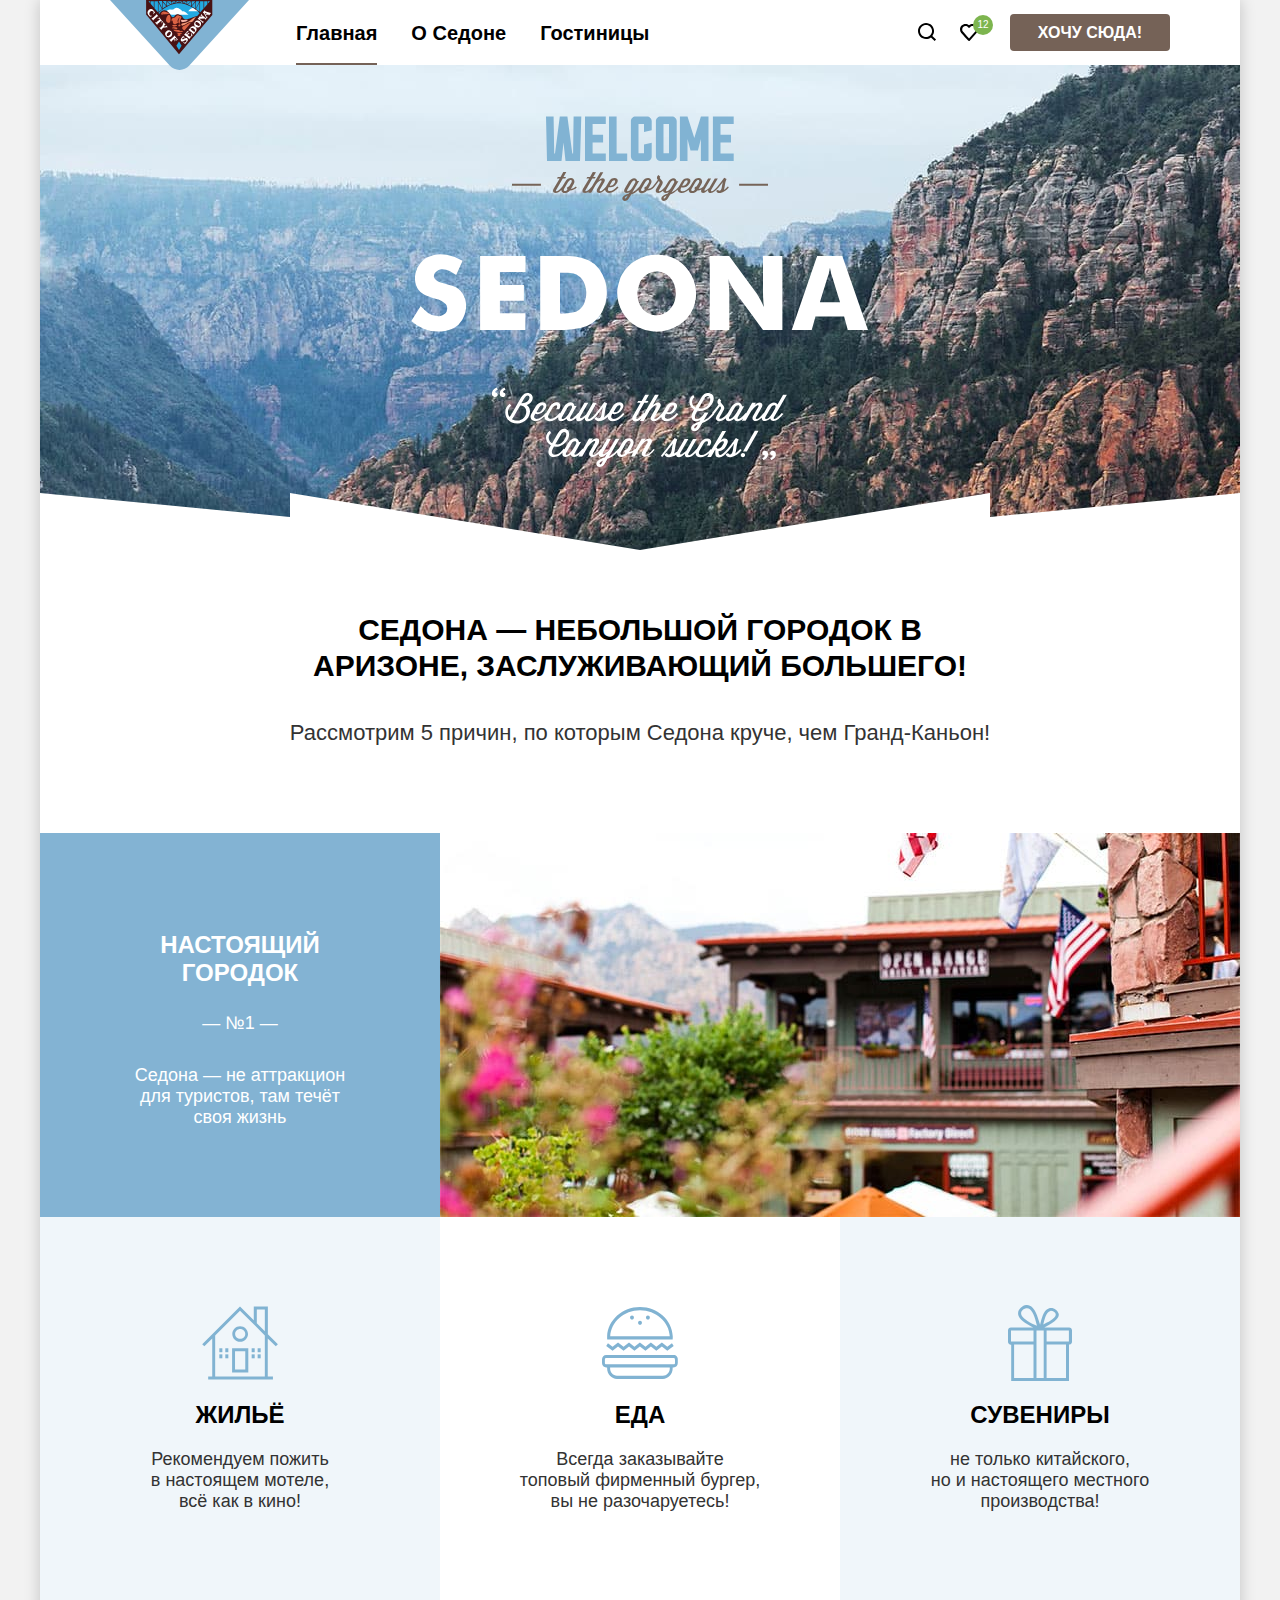
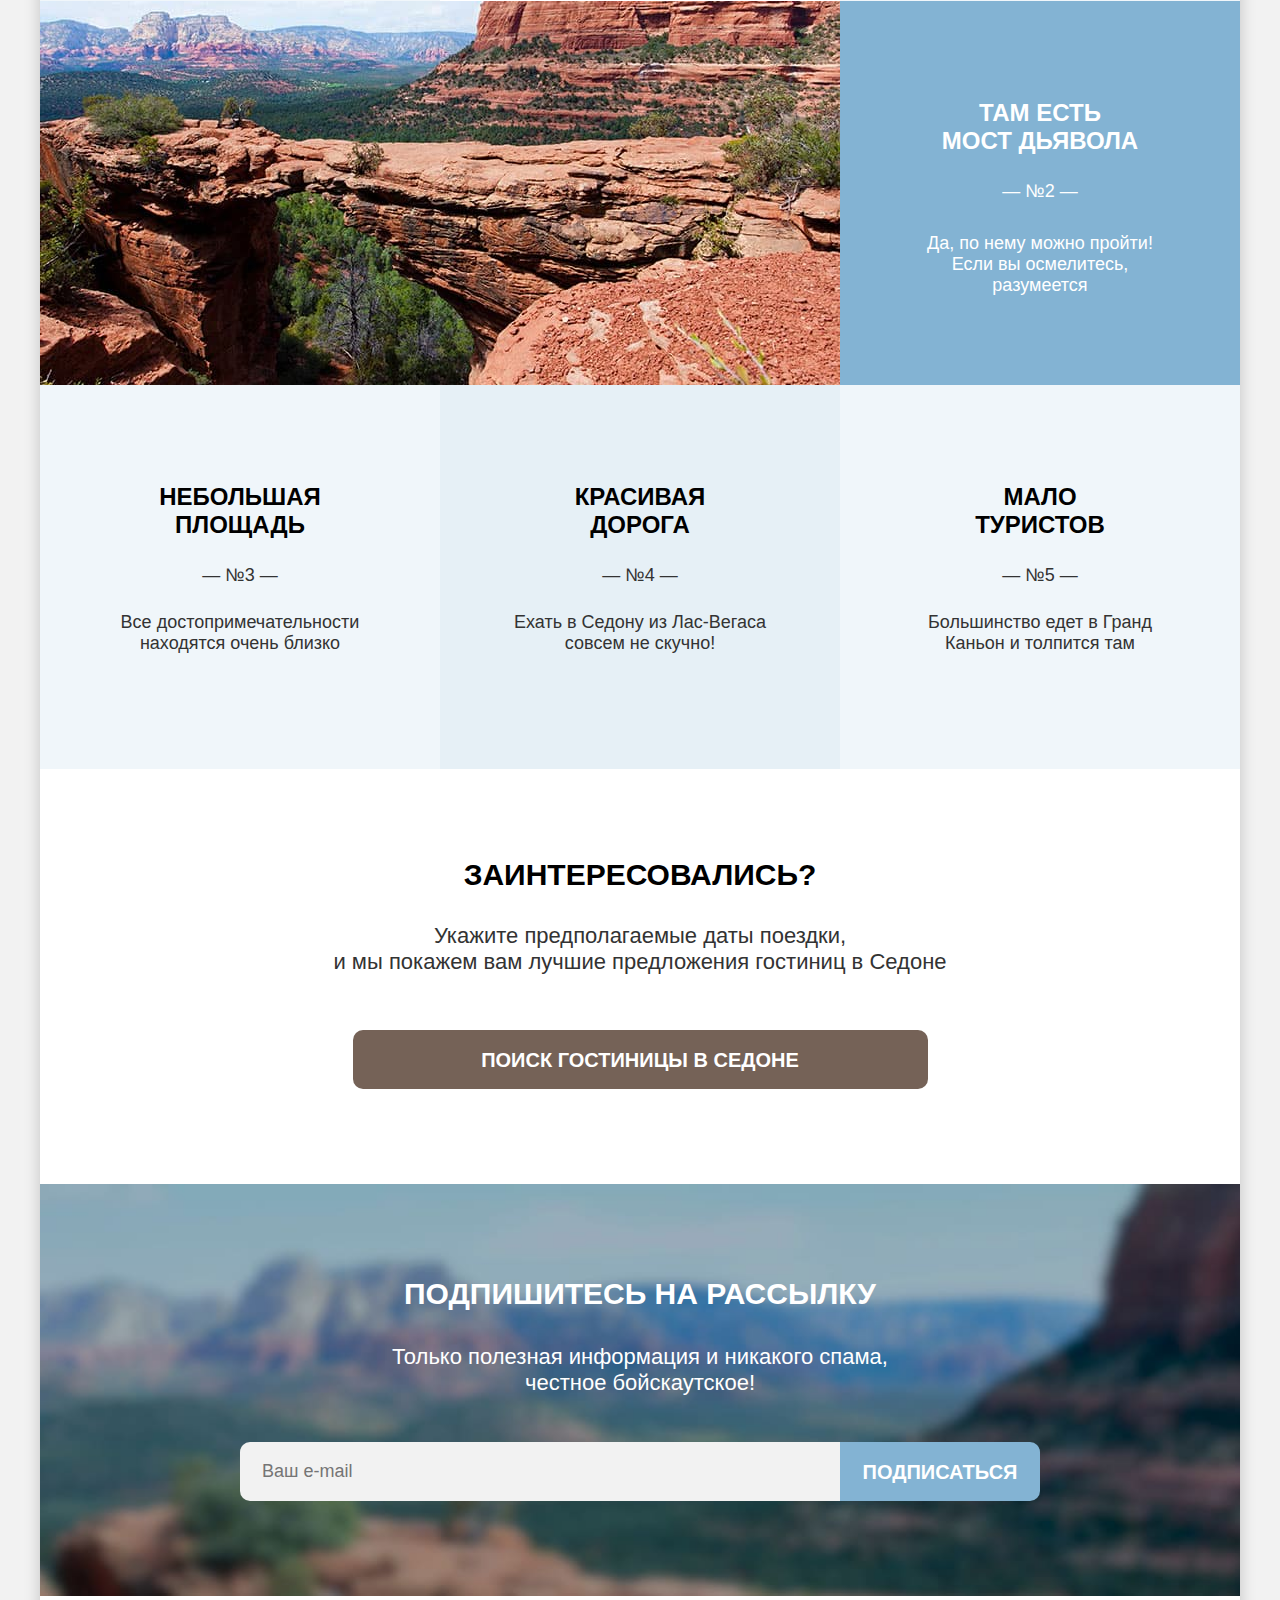
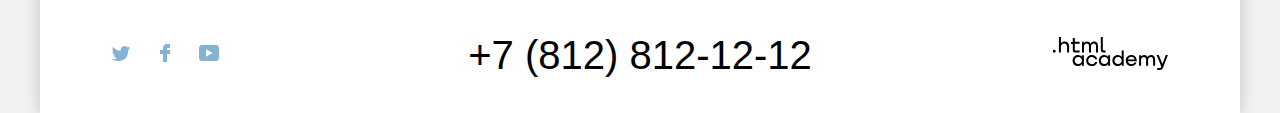
==== commit 7ea4736e: "final dev" ====
--- a/index.html
+++ b/index.html
@@ -5,12 +5,13 @@
     <meta name="viewport" content="width=device-width, initial-scale=1">
     <title>Седона - небольшой городок в Аризоне</title>
     <link rel="stylesheet" href="./css/style.css">
+    <link rel="icon" href="./favicon.png">
   </head>
   <body class="page-body">
     <header class="page-header">
       <nav class="header-nav">
         <a class="logo">
-          <img src="./images/logo.svg" width="139" height="70" alt="Седона">
+          <img class="logo-img" src="./images/logo.svg" width="139" height="70" alt="Седона">
         </a>
 
         <ul class="site-menu">
@@ -27,10 +28,16 @@
         <div class="additional-menu">
           <a class="icon-button" href="#">
             <span class="visually-hidden">Поиск</span>
+            <svg width="19" height="19" viewBox="0 0 19 19" aria-hidden="true">
+              <path d="M18.0511 16.6L14.3406 12.9C15.3434 11.6 16.0454 9.9 16.0454 8C16.0454 3.6 12.4352 0 8.02271 0C3.61022 0 0 3.7 0 8.1C0 12.5 3.61022 16.1 8.02271 16.1C9.82781 16.1 11.5326 15.5 12.9366 14.4L16.6471 18.1L18.0511 16.6ZM8.02271 14.1C4.71334 14.1 2.00568 11.4 2.00568 8.1C2.00568 4.8 4.71334 2.1 8.02271 2.1C11.3321 2.1 14.0397 4.8 14.0397 8.1C14.0397 11.4 11.3321 14.1 8.02271 14.1Z" />
+            </svg>
           </a>
           <a class="icon-button" href="#">
             <span class="visually-hidden">Избранное</span>
             <span class="icon-button-counter">12</span>
+            <svg width="19" height="17" viewBox="0 0 19 17" aria-hidden="true">
+              <path d="M8.92526 17C8.62441 17 8.32356 16.9 8.12299 16.6C2.70766 10.5 1.40397 9.1 1.10312 8.7C0.401135 7.8 0 6.6 0 5.4C0 2.4 2.40681 0 5.51561 0C6.8193 0 8.02271 0.5 9.02554 1.3C10.0284 0.5 11.3321 0 12.5355 0C15.544 0 18.0511 2.4 18.0511 5.4C18.0511 6.7 17.5497 7.9 16.7474 8.8L9.72753 16.7C9.52696 16.9 9.3264 17 8.92526 17ZM2.90823 7.5C3.20908 7.9 6.41816 11.5 9.02554 14.4L15.2431 7.4C15.7446 6.9 15.9451 6.2 15.9451 5.4C15.9451 3.6 14.4409 2.1 12.6358 2.1C11.6329 2.1 10.6301 2.6 9.9281 3.4C9.62725 3.7 9.3264 3.8 9.02554 3.8C8.72469 3.8 8.42384 3.6 8.22327 3.4C7.52129 2.6 6.51845 2.1 5.51561 2.1C3.7105 2.1 2.20624 3.6 2.20624 5.4C2.10596 6.3 2.5071 7 2.90823 7.5C2.80795 7.5 2.80795 7.5 2.90823 7.5Z" />
+            </svg>
           </a>
           <a class="button button-secondary additional-menu-button" href="#">Хочу сюда!</a>
         </div>
@@ -50,57 +57,63 @@
         <ol class="advantages-list">
           <li class="advantages-item advantages-item-large">
             <div class="advantages-description">
-              <h3 class="advantages-title">Настоящий городок</h3>
-              <p class="advantages-text">Седона — не аттракцион для туристов, там течёт своя жизнь</p>
+              <h3 class="advantages-title">Настоящий<br>городок</h3>
+              <p class="advantages-text advantages-text-image">Седона — не аттракцион<br>для туристов, там течёт<br>своя жизнь</p>
             </div>
             <img class="advantages-img" src="./images/content/sedona-city.jpg" width="800" height="384" alt="фото города Седона с заведениями">
 
-            <ul class="advantages-list advantages-list-inner">
-              <li class="advantages-item">
+            <ul class="advantages-list-inner">
+              <li class="advantages-inner-item advantages-inner-item-house">
                 <h4 class="advantages-title">Жильё</h4>
-                <p class="advantages-text">Рекомендуем пожить в настоящем мотеле, всё как в кино!</p>
+                <p class="advantages-text">Рекомендуем пожить<br>в настоящем мотеле,<br>всё как в кино!</p>
               </li>
-              <li class="advantages-item">
+              <li class="advantages-inner-item advantages-inner-item-food">
                 <h4 class="advantages-title">Еда</h4>
-                <p class="advantages-text">Всегда заказывайте топовый фирменный бургер, вы не разочаруетесь!</p>
+                <p class="advantages-text">Всегда заказывайте<br>топовый фирменный бургер,<br>вы не разочаруетесь!</p>
               </li>
-              <li class="advantages-item">
+              <li class="advantages-inner-item advantages-inner-item-present">
                 <h4 class="advantages-title">Сувениры</h4>
-                <p class="advantages-text">не только китайского, но и настоящего местного производства!</p>
+                <p class="advantages-text">не только китайского,<br>но и настоящего местного<br>производства!</p>
               </li>
             </ul>
           </li>
           <li class="advantages-item advantages-item-large">
             <div class="advantages-description">
-              <h3 class="advantages-title">Там есть мост дьявола</h3>
-              <p class="advantages-text">Да, по нему можно пройти! Если вы осмелитесь, разумеется</p>
+              <h3 class="advantages-title">Там есть<br>мост дьявола</h3>
+              <p class="advantages-text advantages-text-image">Да, по нему можно пройти!<br>Если вы осмелитесь,<br>разумеется</p>
             </div>
             <img class="advantages-img" src="./images/content/devil-bridge.jpg" width="800" height="384" alt="фото моста дьявола: природного каменного моста между скалами">
           </li>
           <li class="advantages-item">
-            <h3 class="advantages-title">Небольшая площадь</h3>
-            <p class="advantages-text">Все достопримечательности находятся очень близко</p>
+            <div class="advantages-description">
+              <h3 class="advantages-title">Небольшая<br>площадь</h3>
+              <p class="advantages-text">Все достопримечательности находятся очень близко</p>
+          </div>
           </li>
           <li class="advantages-item">
-            <h3 class="advantages-title">Красивая дорога</h3>
-            <p class="advantages-text">Ехать в Седону из Лас-Вегаса совсем не скучно!</p>
+            <div class="advantages-description">
+              <h3 class="advantages-title">Красивая<br>дорога</h3>
+              <p class="advantages-text">Ехать в Седону из Лас-Вегаса совсем не скучно!</p>
+            </div>
           </li>
           <li class="advantages-item">
-            <h3 class="advantages-title">Мало туристов</h3>
-            <p class="advantages-text">Большинство едет в Гранд Каньон и толпится там</p>
+            <div class="advantages-description">
+              <h3 class="advantages-title">Мало<br>туристов</h3>
+              <p class="advantages-text">Большинство едет в Гранд<br>Каньон и толпится там</p>
+            </div>
           </li>
         </ol>
       </section>
       <section class="search">
         <h2 class="visually-hidden">Поиск гостиниц</h2>
         <p class="section-title">Заинтересовались?</p>
-        <p class="section-description">Укажите предполагаемые даты поездки, и мы покажем вам лучшие предложения гостиниц в Седоне</p>
+        <p class="section-description section-description-search">Укажите предполагаемые даты поездки,<br>и мы покажем вам лучшие предложения гостиниц в Седоне</p>
         <a href="#" class="search-button button button-secondary button-large">Поиск гостиницы в Седоне</a>
       </section>
 
       <section class="subscribe subscribe-primary">
         <h2 class="section-title">Подпишитесь на рассылку</h2>
-        <p class="section-description">Только полезная информация и никакого спама, честное бойскаутское!</p>
+        <p class="section-description">Только полезная информация и никакого спама,<br>честное бойскаутское!</p>
         <form class="subscribe-form" action="https://echo.htmlacademy.ru/" method="post">
           <label class="subscribe-field field">
             <span class="visually-hidden">Ваш e-mail</span>
@@ -116,23 +129,110 @@
         <li class="social-item">
           <a class="social-link" href="https://twitter.com/htmlacademy_ru">
             <span class="visually-hidden">Twitter</span>
+            <svg width="18" height="15" viewBox="0 0 18 15" aria-hidden="true">
+              <path d="M11.6 0.200056C13.4 -0.299944 14.8 0.500056 15.4 1.40006C16.1 1.20006 16.8 0.900056 17.5 0.700056C17.5 1.60006 16.9 2.20006 16.6 2.50006C17.3 2.60006 18 1.90006 18 1.90006C17.8 2.90006 16.9 3.70006 16.3 3.90006C16.1 10.7001 13 15.1001 5.7 15.0001C5.1 15.0001 5.8 15.0001 5.2 15.0001C4.8 15.0001 0.8 14.5001 0 13.1001C2.4 13.3001 4.1 12.7001 5 11.9001C4 11.6001 2.1 11.5001 1.8 9.00006C2.2 9.10006 2.4 9.20006 3.1 9.10006C1.8 8.30006 0.4 7.50006 0.5 5.30006C0.8 5.60006 1.6 5.80006 1.9 5.80006C1.1 5.60006 -0.2 2.50006 0.9 0.900056C2.8 2.80006 4.9 4.50006 8.5 4.70006C8.7 2.30006 9.7 0.800056 11.6 0.200056Z" />
+            </svg>
           </a>
         </li>
         <li class="social-item">
           <a class="social-link" href="https://www.facebook.com/htmlacademy">
             <span class="visually-hidden">Facebook</span>
+            <svg width="10" height="18" viewBox="0 0 10 18" aria-hidden="true">
+              <path d="M7 0C4.8 0 3 1.8 3 4V6H0V10H3V18H7V10H10V6H7V4H10V0H7Z" />
+            </svg>
           </a>
         </li>
         <li class="social-item">
           <a class="social-link" href="https://www.youtube.com/c/HTMLAcademyRUS">
             <span class="visually-hidden">YouTube</span>
+            <svg width="20" height="16" viewBox="0 0 20 16" aria-hidden="true">
+              <path d="M17 0H2.9C1.2 0 0 1.5 0 3.2V12.7C0 14.5 1.2 16 2.9 16H17.2C18.7 16 20.1 14.5 20.1 12.8V3.2C19.9 1.5 18.7 0 17 0ZM7 11.8V4.2L13.7 8L7 11.8Z" />
+            </svg>
           </a>
         </li>
       </ul>
       <a class="footer-phone" href="tel:+78128121212">+7 (812) 812-12-12</a>
       <a class="footer-developer" href="https://htmlacademy.ru/">
-        <img src="./images/logo_htmlacademy.svg" width="115" height="34" alt="Разработано HTML Academy">
+        <span class="visually-hidden">Разработано HTML Academy</span>
+        <svg class="footer-developer-img" width="115" height="33" viewBox="0 0 115 33" aria-hidden="true">
+          <path d="M0 12.9V15.5H2.5V12.9H0Z" />
+          <path d="M11.6 4.5C10 4.5 8.8 5.2 8 6.2H7.9V0H5.9V15.5H7.9V10.2C7.9 8.1 9.2 6.6 11.2 6.6C13 6.6 14.1 8 14.1 9.8V15.5H16.1V9.4C16.2 6.4 14.3 4.5 11.6 4.5Z" />
+          <path d="M26.6 4.8H21.8V1.1H19.8V4.9H17.9V6.9H19.8V12.9C19.8 14.6 20.8 15.6 22.5 15.6H26.6V13.6H22.9C22.2 13.6 21.8 13.2 21.8 12.5V6.8H26.6V4.8Z" />
+          <path d="M41.1 4.6C39.5 4.6 38.2 5.4 37.6 6.7H37.5C36.9 5.5 35.7 4.6 34.1 4.6C32.7 4.6 31.6 5.4 31 6.4H30.9V4.8H29V15.4H31V10C31 8 32 6.5 33.6 6.5C35.1 6.5 36 7.5 36 9.1V15.4H38V9.8C38 7.4 39.4 6.5 40.6 6.5C42.1 6.5 43 7.5 43 9.1V15.4H45V8.9C45.1 6.4 43.6 4.6 41.1 4.6Z" />
+          <path d="M47.8 12.7C47.8 14.4 48.8 15.4 50.6 15.4H52.6V13.4H50.9C50.2 13.4 49.8 13 49.8 12.3V0H47.8V12.7Z" />
+          <path d="M28.9 19.7C28 18.6 26.7 17.9 25 17.9C21.9 17.9 19.6 20.2 19.6 23.5C19.6 26.8 21.9 29.1 25 29.1C26.8 29.1 28 28.3 28.8 27.2H28.9V28.8H30.9V18.2H28.9V19.7ZM25.3 27.1C23.1 27.1 21.7 25.5 21.7 23.5C21.7 21.5 23.1 19.9 25.3 19.9C27.5 19.9 28.9 21.5 28.9 23.5C28.9 25.4 27.5 27.1 25.3 27.1Z" />
+          <path d="M44.2 22C43.7 19.6 41.6 17.9 38.8 17.9C35.4 17.9 33.2 20.4 33.2 23.5C33.2 26.6 35.4 29.1 38.8 29.1C41.6 29.1 43.7 27.3 44.2 24.9H42.1C41.7 26.2 40.4 27.2 38.8 27.2C36.6 27.2 35.2 25.6 35.2 23.6C35.2 21.6 36.6 20 38.8 20C40.4 20 41.6 21 42.1 22.2H44.2V22Z" />
+          <path d="M55.1 19.7C54.2 18.6 52.9 17.9 51.2 17.9C48.1 17.9 45.8 20.2 45.8 23.5C45.8 26.8 48.1 29.1 51.2 29.1C53 29.1 54.2 28.3 55 27.2H55.1V28.8H57.1V18.2H55.1V19.7ZM51.5 27.1C49.3 27.1 47.9 25.5 47.9 23.5C47.9 21.5 49.3 19.9 51.5 19.9C53.7 19.9 55.1 21.5 55.1 23.5C55.1 25.4 53.6 27.1 51.5 27.1Z" />
+          <path d="M68.7 19.8C67.8 18.7 66.5 17.9 64.8 17.9C61.7 17.9 59.4 20.2 59.4 23.5C59.4 26.8 61.6 29.1 64.8 29.1C66.5 29.1 67.8 28.3 68.6 27.3H68.7V28.8H70.7V13.4H68.7V19.8ZM65.1 27.1C62.9 27.1 61.5 25.5 61.5 23.5C61.5 21.5 62.9 19.9 65.1 19.9C67.3 19.9 68.7 21.5 68.7 23.5C68.6 25.5 67.2 27.1 65.1 27.1Z" />
+          <path d="M78.3 17.9C75 17.9 72.8 20.4 72.8 23.5C72.8 26.5 74.9 29.1 78.3 29.1C80.8 29.1 82.8 27.8 83.5 25.5H81.4C80.9 26.5 79.8 27.1 78.4 27.1C76.5 27.1 75.1 25.8 75 24.2H83.8C84 20.6 81.8 17.9 78.3 17.9ZM78.3 19.8C80 19.8 81.3 20.8 81.6 22.4H75.1C75.4 20.9 76.6 19.8 78.3 19.8Z" />
+          <path d="M98.2 17.9C96.6 17.9 95.3 18.7 94.6 19.9H94.5C93.9 18.7 92.7 17.9 91.1 17.9C89.7 17.9 88.6 18.6 88 19.7V18.2H86.1V28.8H88.1V23.4C88.1 21.4 89.1 20 90.7 19.9C92.2 19.9 93.1 20.9 93.1 22.5V28.8H95.1V23.2C95.1 20.8 96.5 19.9 97.7 19.9C99.2 19.9 100.1 20.9 100.1 22.5V28.8H102.1V22.3C102.2 19.7 100.7 17.9 98.2 17.9Z" />
+          <path d="M109.4 27L105.8 18.1H103.6L108.4 29.7C108.1 30.6 107.7 30.9 106.7 30.9H104.2V32.9H106.7C108.5 32.9 109.5 32.1 110.2 30.3L114.9 18.1H112.8L109.4 27Z" />
+        </svg>
       </a>
     </footer>
+
+    <section class="modal">
+      <div class="modal-container">
+        <h2 class="modal-title section-title">Поиск гостиницы в Седоне</h2>
+        <button class="modal-close" type="button">
+          <span class="visually-hidden">Закрыть окно</span>
+        </button>
+
+        <form class="modal-content search-form" action="https://echo.htmlacademy.ru/" method="post">
+          <div class="search-form-date field field-search">
+            <label class="field-title" for="date-in">Дата заезда:</label>
+            <input class="field-input" type="text" name="date-in" id="date-in" placeholder="Укажите дату" value="27 апреля 2020">
+            <span class="field-message field-message-error">Мы не можем отправить вас в прошлое.</span>
+          </div>
+
+          <div class="search-form-date field field-search">
+            <label class="field-title" for="date-out">Дата выезда:</label>
+            <input class="field-input" type="text" name="date-out" id="date-out" placeholder="Укажите дату" value="1 сентября 2021">
+            <span class="field-message">На эти даты есть свободные номера. Пока есть.</span>
+          </div>
+
+          <div class="search-form-amount field field-search">
+            <label class="field-title" for="adults">Взрослые:</label>
+
+            <div class="field-number number">
+              <button class="number-button number-button-minus" type="button">
+                <span class="visually-hidden">Уменьшить количество</span>
+              </button>
+
+              <input class="number-input field-input" type="number" name="adults-amount" id="adults" placeholder="0" value="2" min="1" step="1">
+
+              <button class="number-button number-button-plus" type="button">
+                <span class="visually-hidden">Увеличить количество</span>
+              </button>
+            </div>
+          </div>
+
+          <div class="search-form-amount field field-search">
+            <span class="field-title field-title-info">
+              <label for="children">Дети:</label>
+              <span class="field-info" id="children-info">
+                <span class="field-info-text">
+                  Укажите количество детей, которые будут с вами, возраст которых от 6 до 18 лет. Дети до 6 лет размещаются бесплатно.
+                </span>
+              </span>
+            </span>
+
+            <div class="field-number number">
+              <button class="number-button number-button-minus" type="button">
+                <span class="visually-hidden">Уменьшить количество</span>
+              </button>
+
+              <input class="number-input field-input" type="number" name="children-amount" id="children" aria-describedby="children-info" placeholder="0" value="1" min="0" step="1">
+
+              <button class="number-button number-button-plus" type="button">
+                <span class="visually-hidden">Увеличить количество</span>
+              </button>
+            </div>
+          </div>
+
+          <button class="search-form-button button button-large" type="submit">Найти</button>
+        </form>
+      </div>
+    </section>
   </body>
 </html>
--- a/css/style.css
+++ b/css/style.css
@@ -3,7 +3,7 @@
   font-weight: 400;
   font-style: normal;
   font-display: swap;
-  src: local("PT Sans")
+  src: local("PT Sans"),
        url("../fonts/ptsans-400.woff2") format("woff2"),
        url("../fonts/ptsans-400.woff") format("woff");
 }
@@ -13,9 +13,15 @@
   font-weight: 700;
   font-style: normal;
   font-display: swap;
-  src: local("PT Sans Bold")
+  src: local("PT Sans Bold"),
        url("../fonts/ptsans-700.woff2") format("woff2"),
        url("../fonts/ptsans-700.woff") format("woff");
+}
+
+*,
+*::before,
+*::after {
+  box-sizing: border-box;
 }
 
 img {
@@ -49,6 +55,7 @@
   flex-direction: column;
   min-height: 100%;
   width: 1200px;
+  box-shadow: 0 0 15px rgba(0, 0, 0, 0.2);
 }
 
 .page-main {
@@ -60,7 +67,7 @@
   grid-template-columns: max-content 1fr max-content;
   gap: 30px;
   min-height: 65px;
-  padding: 0 72px;
+  padding: 0 70px;
 }
 
 .logo {
@@ -71,27 +78,115 @@
 
 .button {
   display: inline-block;
+  padding: 7px 15px 6px;
   color: #ffffff;
   background-color: #83B3D3;
+  border: none;
+  border-radius: 4px;
   font-family: inherit;
   font-size: 16px;
   font-weight: 700;
+  text-align: center;
   text-transform: uppercase;
   text-decoration: none;
+  line-height: 24px;
+}
+
+.button:hover {
+  background-color: #68a2ca;
+}
+
+.button:active {
+  color: rgba(255, 255, 255, 0.3);
+  background-color: #68a2ca;
+}
+
+.button:focus:not(:active) {
+  background-color: #68a2ca;
+  outline: 3px solid #615048;
+  outline-offset: 0;
 }
 
 .button-secondary {
   background-color: #756257;
 }
 
+.button-secondary:hover {
+  background-color: #615048;
+}
+
+.button-secondary:active {
+  background-color: #615048;
+}
+
+.button-secondary:focus:not(:active) {
+  background-color: #615048;
+  outline: 3px solid #83b3d3;
+}
+
+.button-success {
+  background-color: #7db54f;
+}
+
+.button-success:hover {
+  background-color: #6c9e42;
+}
+
+.button-success:active {
+  background-color: #6c9e42;
+}
+
+.button-success:focus:not(:active) {
+  background-color: #6c9e42;
+}
+
 .button-large {
+  padding: 18px 16px 17px;
+  border-radius: 10px;
   font-size: 20px;
 }
 
 .icon-button {
-  display: block;
+  position: relative;
+  display: grid;
+  place-content: center;
   width: 42px;
   height: 42px;
+  fill: #000000;
+  background-repeat: no-repeat;
+  background-position: 50% 50%;
+}
+
+.icon-button:hover {
+  fill: #756257;
+}
+
+.icon-button:active {
+  fill: rgba(117, 98, 87, 0.3);
+}
+
+.icon-button-counter {
+  position: absolute;
+  top: 3px;
+  right: -3px;
+  min-width: 20px;
+  min-height: 20px;
+  padding: 0 4px;
+  color: #ffffff;
+  background-color: #7db54f;
+  border-radius: 50%;
+  line-height: 20px;
+  font-size: 10px;
+  text-align: center;
+}
+
+.icon-button[href]:active .icon-button-counter {
+  color: rgba(255, 255, 255, 0.3);
+}
+
+.icon-button:focus {
+  outline: #000000 solid 2px;
+  border-radius: 2px;
 }
 
 .site-menu {
@@ -103,12 +198,26 @@
   font-size: 20px;
   line-height: 26px;
   font-weight: 700;
-  list-style-type: none;
+  list-style: none;
 }
 
 .site-menu-item {
   display: flex;
   align-items: center;
+}
+
+.site-menu-item-active {
+  position: relative;
+}
+
+.site-menu-item-active::after {
+  content: "";
+  position: absolute;
+  right: 17px;
+  left: 17px;
+  bottom: 0;
+  height: 2px;
+  background-color: #756257;
 }
 
 .site-menu-link {
@@ -116,6 +225,15 @@
   padding: 17px;
   color: #000000;
   text-decoration: none;
+}
+
+.site-menu-link[href]:hover {
+  color: #756257;
+}
+
+.site-menu-link[href]:active {
+  color: #756257;
+  opacity: 0.3;
 }
 
 .additional-menu {
@@ -127,34 +245,102 @@
 }
 
 .additional-menu-button {
+  min-width: 160px;
   margin-left: 20px;
 }
 
 .page-footer {
   display: grid;
   grid-template-columns: 1fr max-content 1fr;
+  align-items: center;
   gap: 30px;
-  padding: 30px 72px;
+  padding: 27px 61px 20px;
+}
+
+.page-footer.catalog-footer {
+  margin-top: 4px;
+}
+
+.footer-social {
+  align-self: start;
+  margin-top: 8px;
 }
 
 .footer-developer {
+  display: block;
+  margin-right: -12px;
+  padding: 0 22px;
+  padding-bottom: 4px;
+  padding-right: 23px;
   justify-self: end;
-}
+  border-radius: 10px;
+}
+
+.footer-developer:hover {
+  fill: #756257;
+}
+
+.footer-developer:active {
+  fill: #756257;
+  opacity: 0.3;
+}
+
+.footer-developer:focus:not(:active) {
+  fill: #756257;
+  outline: 3px solid #68a2ca;
+  outline-offset: -3px;
+}
+
+.footer-developer-image {
+  display: block;
+}
+
 
 .footer-phone {
+  padding-top: 12px;
+  padding-bottom: 18px;
+  max-width: 720px;
   color: #000000;
+  border-radius: 10px;
   font-size: 40px;
   line-height: 40px;
   text-decoration: none;
 }
 
+.footer-phone:hover {
+  color: #756257;
+}
+
+.footer-phone:active {
+  opacity: 0.3;
+}
+
+.footer-phone:focus:not(:active) {
+  outline: 3px solid #83b3d3;
+  outline-offset: -3px;
+}
+
 .main-promo {
   min-height: 485px;
   background-color: #83B3D3;
-  background-image: url("../images/background/index-background.jpg");
+  background-repeat: no-repeat;
+  background-image:
+    url("../images/welcome.svg"),
+    url("../images/background/divider.svg"),
+    url("../images/background/index-background.jpg");
+  background-position:
+    50% calc(50% - 16px),
+    50% 100%,
+    50% 50%;
+  background-size:
+    auto auto,
+    100% auto,
+    cover;
 }
 
 .main-header {
+  min-height: 408px;
+  max-height: max-content;
   padding: 35px 72px 80px;
   color: #ffffff;
   background-color: #83B3D3;
@@ -171,21 +357,61 @@
 .breadcrumbs {
   display: flex;
   flex-wrap: wrap;
-  margin: 0;
+  margin-top: -10px;
   margin-bottom: 45px;
+  margin-left: -8px;
   padding: 0;
   font-size: 16px;
-  list-style-type: none;
+  line-height: 21px;
+  list-style: none;
+}
+
+.breadcrumbs-item + .breadcrumbs-item {
+  position: relative;
+  margin-left: 10px;
+}
+
+.breadcrumbs-item + .breadcrumbs-item::before {
+  content: "";
+  position: absolute;
+  top: calc(50% - 4px);
+  left: -7px;
+  width: 5px;
+  height: 8px;
+  background-image: url("../images/icons/chevron-right.svg");
+  opacity: 0.3;
+}
+
+.breadcrumbs-link {
+  display: flex;
+  padding: 3px 8px;
+  border-radius: 4px;
+}
+
+.breadcrumbs-link[href]:hover {
+  opacity: 0.6;
+}
+
+.breadcrumbs-link[href]:active {
+  opacity: 0.3;
+}
+
+.breadcrumbs-link:focus {
+  outline: 3px solid #83b3d3;
+  outline-offset: -3px;
 }
 
 .breadcrumbs-link-home {
-  padding: 5px 10px;
-  outline: red 3px solid;
+  width: 28px;
+  height: 27px;
+  background-repeat: no-repeat;
+  background-position: 50% 50%;
+  background-image: url("../images/icons/home.svg");
 }
 
 .section-title {
   margin: 0;
-  margin-bottom: 30px;
+  margin-bottom: 36px;
   color: #000000;
   font-size: 30px;
   font-weight: 700;
@@ -199,54 +425,290 @@
   line-height: 26px;
 }
 
+.field {
+  display: flex;
+}
+
+.field-title-info {
+  display: flex;
+  justify-content: flex-end;
+  margin-left: 20px;
+}
+
 .field-input {
   width: 100%;
+  padding: 8px 20px;
   font-family: inherit;
   font-size: 18px;
   background-color: #f2f2f2;
+  border: 2px solid transparent;
+  border-radius: 4px;
+}
+
+.field-input:hover {
+  background-color: #e6e6e6;
+}
+
+.field-input:focus {
+  background-color: #e6e6e6;
+  outline: 3px solid #83b3d3;
+}
+
+.field-input-error {
+  border-color: #ff5757;
+}
+
+.field-search {
+  display: grid;
+  grid-template-columns: 140px 1fr;
+  grid-template-rows: 50px;
+  column-gap: 15px;
+  row-gap: 4px;
+}
+
+.field-search .field-title {
+  align-self: center;
+
+  font-weight: 700;
+}
+
+.field-search .field-input {
+  font-weight: 700;
+}
+
+.field-message {
+  grid-column: 2 / -1;
+
+  font-size: 16px;
+}
+
+.field-message-error {
+  color: #ff5757;
+}
+
+.field-info {
+  position: relative;
+
+  width: 25px;
+  height: 25px;
+  margin-right: 5px;
+  margin-left: 10px;
+
+  background-color: #83b3d3;
+  background-repeat: no-repeat;
+  background-position: 50% 50%;
+  background-image: url("../images/icons/info.svg");
+  border-radius: 50%;
+}
+
+.field-info-text {
+  position: absolute;
+  top: calc(100% + 15px);
+  left: calc(50% - 128px);
+  z-index: 1;
+
+  display: none;
+  width: 256px;
+  padding: 15px 20px 23px;
+
+  color: #ffffff;
+  background-color: #333333;
+  border-radius: 10px;
+
+  font-size: 16px;
+  font-weight: 400;
+}
+
+.field-info-text::before {
+  content: "";
+  position: absolute;
+  top: -9px;
+  left: calc(50% - 10px);
+
+  width: 19px;
+  height: 9px;
+
+  background-image: url("../images/icons/triangle.svg");
+}
+
+.field-info-text::after {
+  content: "";
+  position: absolute;
+  top: -25px;
+  right: 0;
+  left: 0;
+
+  height: 25px;
+}
+
+.field-info:hover .field-info-text {
+  display: block;
 }
 
 .range {
-  display: grid;
-  grid-template-columns: 1fr 1fr;
+  margin-top: 36px;
+}
+
+.range-fields {
+  display: grid;
+  grid-template-columns: 1fr 2px 1fr;
+}
+
+.range-fields::before {
+  content: "";
+  position: relative;
+  z-index: 1;
+
+  width: 2px;
+
+  background-color: #ffffff;
+}
+
+.range-fields:hover::before {
+  opacity: 0.6;
+}
+
+.range-fields:focus-within::before {
+  opacity: 1;
 }
 
 .range-field {
   display: grid;
   grid-template-columns: 1fr 44px;
+}
+
+.range-field:first-child {
+  order: -1;
 }
 
 .range-input {
   width: 100%;
   grid-column: 1 / -1;
   grid-row: 1 / 2;
-  box-sizing: border-box;
+  min-height: 48px;
+  max-height: auto;
+  padding: 10px 18px;
+  padding-right: 50px;
+
   color: #ffffff;
   background-color: transparent;
+  border: 2px solid #ffffff;
+  border-radius: 4px;
+
   font-family: inherit;
   font-size: 18px;
+
+  appearance: textfield;
+}
+
+.range-input::-webkit-inner-spin-button,
+.range-input::-webkit-outer-spin-button {
+  -webkit-appearance: none;
+  margin: 0;
+}
+
+.range-field:first-child .range-input {
+  border-right: none;
+  border-top-right-radius: 0;
+  border-bottom-right-radius: 0;
+}
+
+.range-field:nth-child(2) .range-input {
+  border-left: none;
+  border-top-left-radius: 0;
+  border-bottom-left-radius: 0;
+}
+
+.range-input:hover {
+  border-color: rgba(255, 255, 255, 0.6);
+}
+
+.range-input:focus {
+  outline: 3px solid #83b3d3;
+  border-color: #ffffff;
+  box-shadow: inset 0 0 0 3px #83b3d3;
+}
+
+.range-input:not(:placeholder-shown):focus {
+  background-color: #756257;
+  border-color: #ffffff;
+  box-shadow: none;
+  outline: none;
 }
 
 .range-title {
   grid-column: -2 / -1;
   grid-row: 1 / 2;
+
+  align-self: center;
+  justify-self: center;
+  margin-top: -2px;
+
   opacity: 0.3;
+
+  line-height: 18px;
+}
+
+.range-field:nth-child(2) .range-title {
+  margin-right: 6px;
 }
 
 .range-slider {
-  grid-column: 1 / -1;
+  margin-top: 28px;
+}
+
+.slider {
+  height: 4px;
+
+  background-color: rgba(255, 255, 255, 0.3);
+}
+
+.slider-bar {
+  display: flex;
+  align-items: center;
+  justify-content: space-between;
+  height: 100%;
+
+  background-color: #ffffff;
+}
+
+.slider-thumb {
+  width: 20px;
+  height: 20px;
+
+  background-color: #ffffff;
+  border: none;
+  border-radius: 5px;
+}
+
+.slider-thumb:hover {
+  box-shadow: 0 4px 10px rgba(0, 0, 0, 0.25);
+}
+
+.slider-thumb:focus {
+  outline: 3px solid #83b3d3;
+}
+
+.slider-thumb:active {
+  outline-width: 2px;
+  box-shadow: 0 7px 15px rgba(0, 0, 0, 0.4);
 }
 
 .card-list {
   display: grid;
+  align-items: start;
   grid-template-columns: repeat(3, 1fr);
   column-gap: 18px;
   row-gap: 10px;
+  padding-bottom: 34px;
 }
 
 .card {
-  display: grid;
-  grid-template-columns: 1fr 26px 1fr;
+  position: relative;
+  z-index: 0;
+  display: grid;
+  align-content: start;
+  grid-template-columns: 1fr 26px 140px;
   grid-template-rows: 206px;
   grid-template-areas:
     "image image image"
@@ -279,13 +741,41 @@
   grid-template-columns: 1fr 1fr;
   column-gap: 26px;
   margin: 0;
+  line-height: 23px;
 }
 
 .card-link {
+  grid-area: title;
   color: #000000;
   text-decoration: none;
 }
 
+.card-link:focus {
+  outline: none;
+}
+
+.card-link::before {
+  content: "";
+  position: absolute;
+  top: 0;
+  right: 0;
+  bottom: 160px;
+  left: 0;
+  z-index: 1;
+}
+
+.card-link:hover + .card-img {
+  opacity: 0.6;
+}
+
+.card-link:active + .card-img {
+  opacity: 0.3;
+}
+
+.card-link:focus:not(:active) + .card-img {
+  outline: 3px solid #83b3d3;
+}
+
 .card-more {
   grid-area: button-more;
 }
@@ -296,9 +786,47 @@
 
 .card-rate {
   grid-area: rate;
-  margin: 0;
+  justify-self: end;
+  min-width: 160px;
+  margin: 0;
+  padding: 7px 8px 6px;
+  background-color: #f2f2f2;
+  border-radius: 4px;
   font-size: 16px;
+  text-align: center;
   text-transform: uppercase;
+  line-height: 23px;
+}
+
+.card-star {
+  grid-area: stars;
+  align-self: start;
+}
+
+.star {
+  width: 23px;
+  margin: 0;
+  min-height: 37px;
+  background-repeat: repeat-x;
+  background-position: 0 50%;
+  background-size: 23px 17px;
+  background-image: url("../images/icons/star.svg");
+}
+
+.star-two {
+  width: 46px;
+}
+
+.star-three {
+  width: 69px;
+}
+
+.star-four {
+  width: 92px;
+}
+
+.star-five {
+  width: 115px;
 }
 
 .advantages {
@@ -306,7 +834,7 @@
 }
 
 .advantages-content {
-  padding: 62px 240px 80px;
+  padding: 62px 240px 87px;
 }
 
 .advantages-list {
@@ -314,40 +842,86 @@
   grid-template-columns: repeat(3, 1fr);
   margin: 0;
   padding: 0;
-
   list-style: none;
+  counter-reset: advantages;
+}
+
+.advantages-item {
+  display: grid;
+  gap: 30px;
+  min-height: 384px;
+  background-color: rgba(131, 179, 211, 0.12);
+  counter-increment: advantages;
+}
+
+.advantages-item-large {
+  grid-column: 1 / -1;
+  grid-template-columns: repeat(3, 1fr);
+  gap: 0;
+  padding: 0;
+  color: #ffffff;
+  background-color: #83b3d3;
+}
+
+.advantages-item:not(.advantages-item-large):nth-child(even) {
+  background-color: rgba(131, 179, 211, 0.2);
+}
+
+.advantages-description {
+  display: grid;
+  align-content: start;
+  gap: 26px;
+  min-height: 384px;
+  padding: 60px;
+  padding-top: 98px;
+}
+
+.advantages-description::before {
+  content: "— №" counter(advantages) " —";
 }
 
 .advantages-list-inner {
   grid-column: 1 / -1;
+  display: grid;
+  grid-template-columns: repeat(3, 1fr);
+  margin: 0;
+  padding: 0;
   color: #333333;
   background-color: #ffffff;
-}
-
-.advantages-item {
+  list-style: none;
+}
+
+.advantages-inner-item {
+  display: grid;
+  align-content: start;
+  gap: 20px;
+  min-height: 384px;
   padding: 60px;
-
+  padding-top: 184px;
+  background-repeat: no-repeat;
+  background-size: 76px 76px;
+  background-position: 50% 88px;
   background-color: rgba(131, 179, 211, 0.12);
 }
 
-.advantages-item:not(.advantages-item-large):nth-child(even) {
-  background-color: rgba(131, 179, 211, 0.2);
-}
-
-.advantages-item-large {
-  display: grid;
-  grid-template-columns: repeat(3, 1fr);
-  grid-column: 1 / -1;
-  padding: 0;
-  color: #ffffff;
-  background-color: #83B3D3;
-}
-
-.advantages-list-inner .advantages-item:nth-child(even) {
+.advantages-inner-item:nth-child(even) {
   background-color: #ffffff;
 }
 
+.advantages-inner-item-house {
+  background-image: url("../images/icons/house.svg");
+}
+
+.advantages-inner-item-food {
+  background-image: url("../images/icons/food.svg");
+}
+
+.advantages-inner-item-present {
+  background-image: url("../images/icons/present.svg");
+}
+
 .advantages-title {
+  margin: 0;
   color: #000000;
   font-size: 24px;
   font-weight: 700;
@@ -355,8 +929,16 @@
   text-transform: uppercase;
 }
 
+.advantages-item-large .advantages-title {
+  color: #ffffff;
+}
+
+.advantages-inner-item .advantages-title {
+  color: #000000;
+}
+
 .advantages-description .advantages-title {
-  color: #ffffff;
+  order: -1;
 }
 
 .advantages-img {
@@ -371,38 +953,139 @@
   order: -1;
 }
 
-.advantages-description {
-  padding: 60px;
-}
-
 .advantages-text {
+  margin: 0;
   line-height: 21px;
 }
 
+.advantages-text-image {
+  margin-top: 5px;
+}
+
 .search {
-  padding: 90px 240px;
+  padding: 88px 240px 95px;
   text-align: center;
 }
 
 .search-button {
-  margin-top: 56px;
+  width: 575px;
+  margin-top: 55px;
+}
+
+.search .section-title {
+  margin-bottom: 30px;
+}
+
+.select {
+  position: relative;
+  z-index: 1;
+}
+
+.select-button {
+  display: grid;
+  grid-template-columns: 1fr 50px;
+  padding: 10px 18px;
+  padding-right: 0;
+  color: #333333;
+  border: 2px solid #e6e6e6;
+  border-radius: 4px;
+  font-size: 18px;
+  cursor: default;
+  user-select: none;
+}
+
+.select-button::-webkit-details-marker {
+  display: none;
+}
+
+.select-button::after {
+  content: "";
+  background-position: 50% 50%;
+  background-repeat: no-repeat;
+  background-image: url("../images/icons/chevron-down.svg");
+}
+
+.select-button:hover:not(:active) {
+  border-color: #83b3d3;
+}
+
+.select-button:active {
+  color: rgba(51, 51, 51, 0.3);
+}
+
+.select-button:focus:not(:active) {
+  outline: none;
+  border-color: #83b3d3;
+}
+
+.select-button:active::after {
+  opacity: 0.3;
+}
+
+.select[open] .select-button::after {
+  transform: rotate(180deg);
+}
+
+.select-menu {
+  position: absolute;
+  top: 100%;
+  right: 0;
+  left: 0;
+  margin: 0;
+  padding: 10px 0;
+  background-color: #ffffff;
+  border-radius: 4px;
+  box-shadow: 0 2px 4px rgba(0, 0, 0, 0.2);
+  list-style: none;
+}
+
+.select-item-active {
+  background-color: #e6e6e6;
+}
+
+.select-option {
+  display: block;
+  padding: 8px 20px;
+  color: #333333;
+  text-decoration: none;
+}
+
+.select-option:hover {
+  background-color: #f2f2f2;
+}
+
+.select-item-active .select-option:hover {
+  background-color: transparent;
+}
+
+.select-option:active {
+  color: rgba(51, 51, 51, 0.3);
+  background-color: #f2f2f2;
 }
 
 .select-label {
   margin: 0;
   margin-right: 50px;
+  margin-left: 10px;
 }
 
 .subscribe {
-  padding: 94px 200px;
+  padding: 42px 200px 138px;
   text-align: center;
+}
+
+.subscribe .section-title {
+  margin-bottom: 48px;
 }
 
 .subscribe-primary .section-title {
   color: #ffffff;
+  margin-bottom: 32px;
 }
 
 .subscribe-primary {
+  padding-top: 92px;
+  padding-bottom: 95px;
   color: #ffffff;
   background-color: #83B3D3;
   background-image: url("../images/background/subscribe-background.jpg");
@@ -412,13 +1095,22 @@
 .subscribe-form {
   display: grid;
   grid-template-columns: 1fr 200px;
-  margin-top: 48px;
+  margin-top: 46px;
+}
+
+.subscribe-field .field-input {
+  border-radius: 10px 0 0 10px;
+}
+
+.subscribe-button {
+  border-radius: 0 10px 10px 0;
 }
 
 .social {
   display: flex;
   flex-wrap: wrap;
-  margin: 0 -2px;
+  margin-right: -2px;
+  margin-left: -2px;
   padding: 0;
   list-style: none;
 }
@@ -428,51 +1120,178 @@
 }
 
 .social-link {
-  display: block;
+  display: grid;
+  place-content: center;
   width: 40px;
   height: 40px;
+  border-radius: 10px;
+  fill: #83b3d3;
+}
+
+.social-link:hover {
+  fill: #68a2ca;
+}
+
+.social-link:active {
+  opacity: 0.3;
+}
+
+.social-link:focus:not(:active) {
+  outline: 3px solid #83b3d3;
+  outline-offset: -3px;
 }
 
 .filter-form {
   display: grid;
-  grid-template-columns: 200px 200px 1fr 223px;
+  grid-template-columns: 200px 200px 1fr 224px;
   justify-content: space-between;
   gap: 17px;
 }
 
 .filter-title {
+  margin: 0;
+  padding: 0;
   font-size: 20px;
   font-weight: 700;
-  line-height: 26px;
+  line-height: 23px;
 }
 
 .filter-fieldset {
   margin: 0;
   padding: 0;
+  border: none;
 }
 
 .filter-reset {
   align-self: center;
+  padding: 3px 14px;
+
   color: #ffffff;
   background-color: transparent;
+  border: none;
+  border-radius: 4px;
+
   font-family: inherit;
   font-size: 18px;
 }
 
 .filter-fieldset-price {
-  margin-left: 96px;
+  margin-left: 94px;
 }
 
 .filter-list {
   margin: 0;
+  margin-top: 30px;
   padding: 0;
-  list-style-type: none;
+
+  list-style: none;
+}
+
+.filter-item + .filter-item {
+  margin-top: 12px;
 }
 
 .filter-buttons {
   display: flex;
   flex-direction: column;
-  margin-left: 80px;
+  margin-top: 60px;
+  margin-left: 64px;
+}
+
+.filter-submit {
+  min-height: 48px;
+  margin-bottom: 16px;
+}
+
+.filter-submit:not(:active):focus {
+  outline-color: #ffffff;
+}
+
+.filter-reset:hover {
+  color: rgba(255, 255, 255, 0.6);
+}
+
+.filter-reset:active {
+  color: rgba(255, 255, 255, 0.3);
+}
+
+.filter-reset:not(:active):focus {
+  outline: 3px solid #83b3d3;
+  outline-offset: -3px;
+}
+
+.card-description-defenition {
+  margin-left: -3px;
+  padding-top: 3px;
+  line-height: 20px;
+}
+
+.control {
+  position: relative;
+}
+
+.control-input {
+  position: absolute;
+  opacity: 0;
+}
+
+.control-lead {
+  display: grid;
+  grid-template-columns: 20px 1fr;
+  gap: 19px;
+
+  line-height: 24px;
+}
+
+.control-lead::before,
+.control-lead::after {
+  content: "";
+
+  grid-column: 1 / 2;
+  grid-row: 1 / 2;
+  height: 20px;
+  margin-top: 2px;
+}
+
+.control-lead::before {
+  background-color: #ffffff;
+  border-radius: 4px;
+}
+
+.control-lead::after {
+  display: none;
+
+  background-repeat: no-repeat;
+  background-position: 60% 50%;
+  background-image: url("../images/icons/check.svg");
+}
+
+.control-input[type="checkbox"]:hover + .control-lead::before {
+  background-color: rgba(255, 255, 255, 0.6);
+}
+
+.control-input[type="checkbox"]:active + .control-lead::before {
+  background-color: rgba(255, 255, 255, 0.3);
+}
+
+.control-input:focus + .control-lead::before {
+  outline: 3px solid #83b3d3;
+}
+
+.control-input:checked + .control-lead::after {
+  display: block;
+}
+
+.control-input[type="radio"] + .control-lead::before {
+  border-radius: 50%;
+}
+
+.control-input[type="radio"] + .control-lead::after {
+  background-color: #3f5e72;
+  background-image: none;
+  background-clip: content-box;
+  border: 5px solid transparent;
+  border-radius: 50%;
 }
 
 .catalog {
@@ -482,8 +1301,9 @@
 .catalog-sort {
   display: grid;
   grid-template-columns: 1fr 287px max-content;
+  align-items: center;
   gap: 80px;
-  padding: 44px 0;
+  padding: 44px 0 53px;
 }
 
 .catalog-title {
@@ -497,7 +1317,7 @@
   max-width: 224px;
   margin: -4px;
   padding: 0;
-  list-style-type: none;
+  list-style: none;
 }
 
 .view-item {
@@ -508,6 +1328,39 @@
   display: block;
   width: 48px;
   height: 48px;
+  background-repeat: no-repeat;
+  background-position: 50% 50%;
+  border: 2px solid #e6e6e6;
+  border-radius: 4px;
+}
+
+.view-link-cards {
+  background-image: url("../images/icons/cards.svg");
+}
+
+.view-link-slides {
+  background-image: url("../images/icons/slides.svg");
+}
+
+.view-link-list {
+  background-image: url("../images/icons/list.svg");
+}
+
+.view-link[href]:hover {
+  border-color: #83b3d3;
+}
+
+.view-link[href]:active {
+  border-color: #000000;
+}
+
+.view-link:focus {
+  outline: none;
+  border-color: #83b3d3;
+}
+
+.view-item-active .view-link {
+  border-color: #000000;
 }
 
 .pagination {
@@ -515,10 +1368,12 @@
   flex-direction: column;
   align-items: center;
   padding: 30px 0;
+  border-top: 1px solid #e6e6e6;
 }
 
 .pagination-button {
   min-width: 620px;
+  border-radius: 4px;
 }
 
 .pagination-nav {
@@ -527,14 +1382,16 @@
   align-items: center;
   justify-content: space-between;
   margin-top: 30px;
+  padding-top: 30px;
+  border-top: 1px solid #e6e6e6;
 }
 
 .pagination-list {
   display: flex;
   flex-wrap: wrap;
-  margin: 0;
+  margin: 0 -4px;
   padding: 0;
-  list-style-type: none;
+  list-style: none;
 }
 
 .pagination-item {
@@ -550,12 +1407,231 @@
   padding: 8px;
   color: #ffffff;
   background-color: #83B3D3;
+  border-radius: 4px;
   font-size: 20px;
   font-weight: 700;
   text-align: center;
   text-decoration: none;
 }
 
+.pagination-link:hover {
+  background-color: #68a2ca;
+}
+
+.pagination-link:active {
+  color: rgba(255, 255, 255, 0.3);
+}
+
+.pagination-link:focus:not(:active) {
+  outline: 3px solid #756257;
+  outline-offset: 0;
+}
+
+.pagination-item-active .pagination-link {
+  color: #000000;
+  background-color: #f2f2f2;
+}
+
 .pagination-select {
   display: flex;
-}
+  align-items: center;
+}
+
+.pagination-select .select {
+  min-width: 160px;
+}
+
+.modal {
+  position: fixed;
+  top: 0;
+  right: 0;
+  bottom: 0;
+  left: 0;
+  z-index: 4;
+
+  display: none;
+  place-content: center;
+
+  background-color: rgba(242, 242, 242, 0.8);
+}
+
+.modal-opened {
+  display: grid;
+}
+
+.modal-container {
+  position: absolute;
+  top: 196px;
+  left: 50%;
+  margin-left: -357px;
+
+  display: grid;
+  grid-template-columns: 1fr min-content;
+  row-gap: 54px;
+  width: 715px;
+  padding: 70px;
+  padding-top: 54px;
+
+  background-color: #ffffff;
+  border-radius: 30px;
+  box-shadow: 0 25px 50px rgba(0, 0, 0, 0.15);
+}
+
+.modal-close {
+  width: 53px;
+  height: 53px;
+  padding: 0;
+
+  background-color: #f2f2f2;
+  border: none;
+  border-radius: 50%;
+}
+
+.modal-close::after {
+  content: "";
+
+  display: block;
+  width: 53px;
+  height: 53px;
+
+  background-repeat: no-repeat;
+  background-position: 50% 50%;
+  background-image: url("../images/icons/close.svg");
+}
+
+.modal-close:hover,
+.modal-close:active {
+  background-color: #e6e6e6;
+}
+
+.modal-close:active::after {
+  opacity: 0.3;
+}
+
+.modal-close:focus:not(:active) {
+  outline: 3px solid #83b3d3;
+  outline-offset: 0;
+}
+
+.modal-title {
+  align-self: center;
+  margin: 0;
+}
+
+.modal-content {
+  grid-column: 1 / -1;
+}
+
+/* Search form */
+
+.search-form {
+  display: grid;
+  grid-template-columns: 50% 1fr;
+  grid-template-rows: 50px 50px 50px 60px;
+
+  row-gap: 40px;
+}
+
+.search-form-date {
+  grid-column: 1 / -1;
+}
+
+.search-form-date .field-input {
+  background-repeat: no-repeat;
+  background-position: right 17px top 50%;
+  background-image: url("../images/icons/date.svg");
+}
+
+.search-form-date .field-input:not(:placeholder-shown):focus {
+  outline: none;
+  background-color: #ffffff;
+  border: 2px solid #000000;
+}
+
+.search-form-button {
+  grid-column: 1 / -1;
+}
+
+/* Number */
+
+.number {
+  position: relative;
+  z-index: 0;
+
+  display: grid;
+  grid-template-columns: 50px 1fr 50px;
+  min-width: 133px;
+}
+
+.number-input {
+  grid-column: 1 / -1;
+  grid-row: 1 / 2;
+  padding: 0 50px;
+
+  text-align: center;
+
+  appearance: textfield;
+}
+
+.number-input::-webkit-inner-spin-button,
+.number-input::-webkit-outer-spin-button {
+  -webkit-appearance: none;
+  margin: 0;
+}
+
+.number-button {
+  position: relative;
+  z-index: 1;
+
+  grid-row: 1 / 2;
+  display: grid;
+  place-content: center;
+
+  background-color: transparent;
+  border: none;
+}
+
+.number-button::after {
+  content: "";
+  width: 25px;
+  height: 25px;
+
+  background-repeat: no-repeat;
+  background-position: 50% 50%;
+  border-radius: 4px;
+  opacity: 0.3;
+}
+
+.number-button:hover::after {
+  opacity: 1;
+}
+
+.number-button:active::after {
+  opacity: 0.2;
+}
+
+.number-button:focus {
+  outline: none;
+}
+
+.number-button:focus:not(:active)::after {
+  outline: 3px solid #83b3d3;
+  outline-offset: -3px;
+  opacity: 1;
+}
+
+.number-button-minus {
+  grid-column: 1 / 2;
+}
+
+.number-button-minus::after {
+  background-image: url("../images/icons/minus.svg");
+}
+
+.number-button-plus {
+  grid-column: -2 / -1;
+}
+
+.number-button-plus::after {
+  background-image: url("../images/icons/plus.svg");
+}
